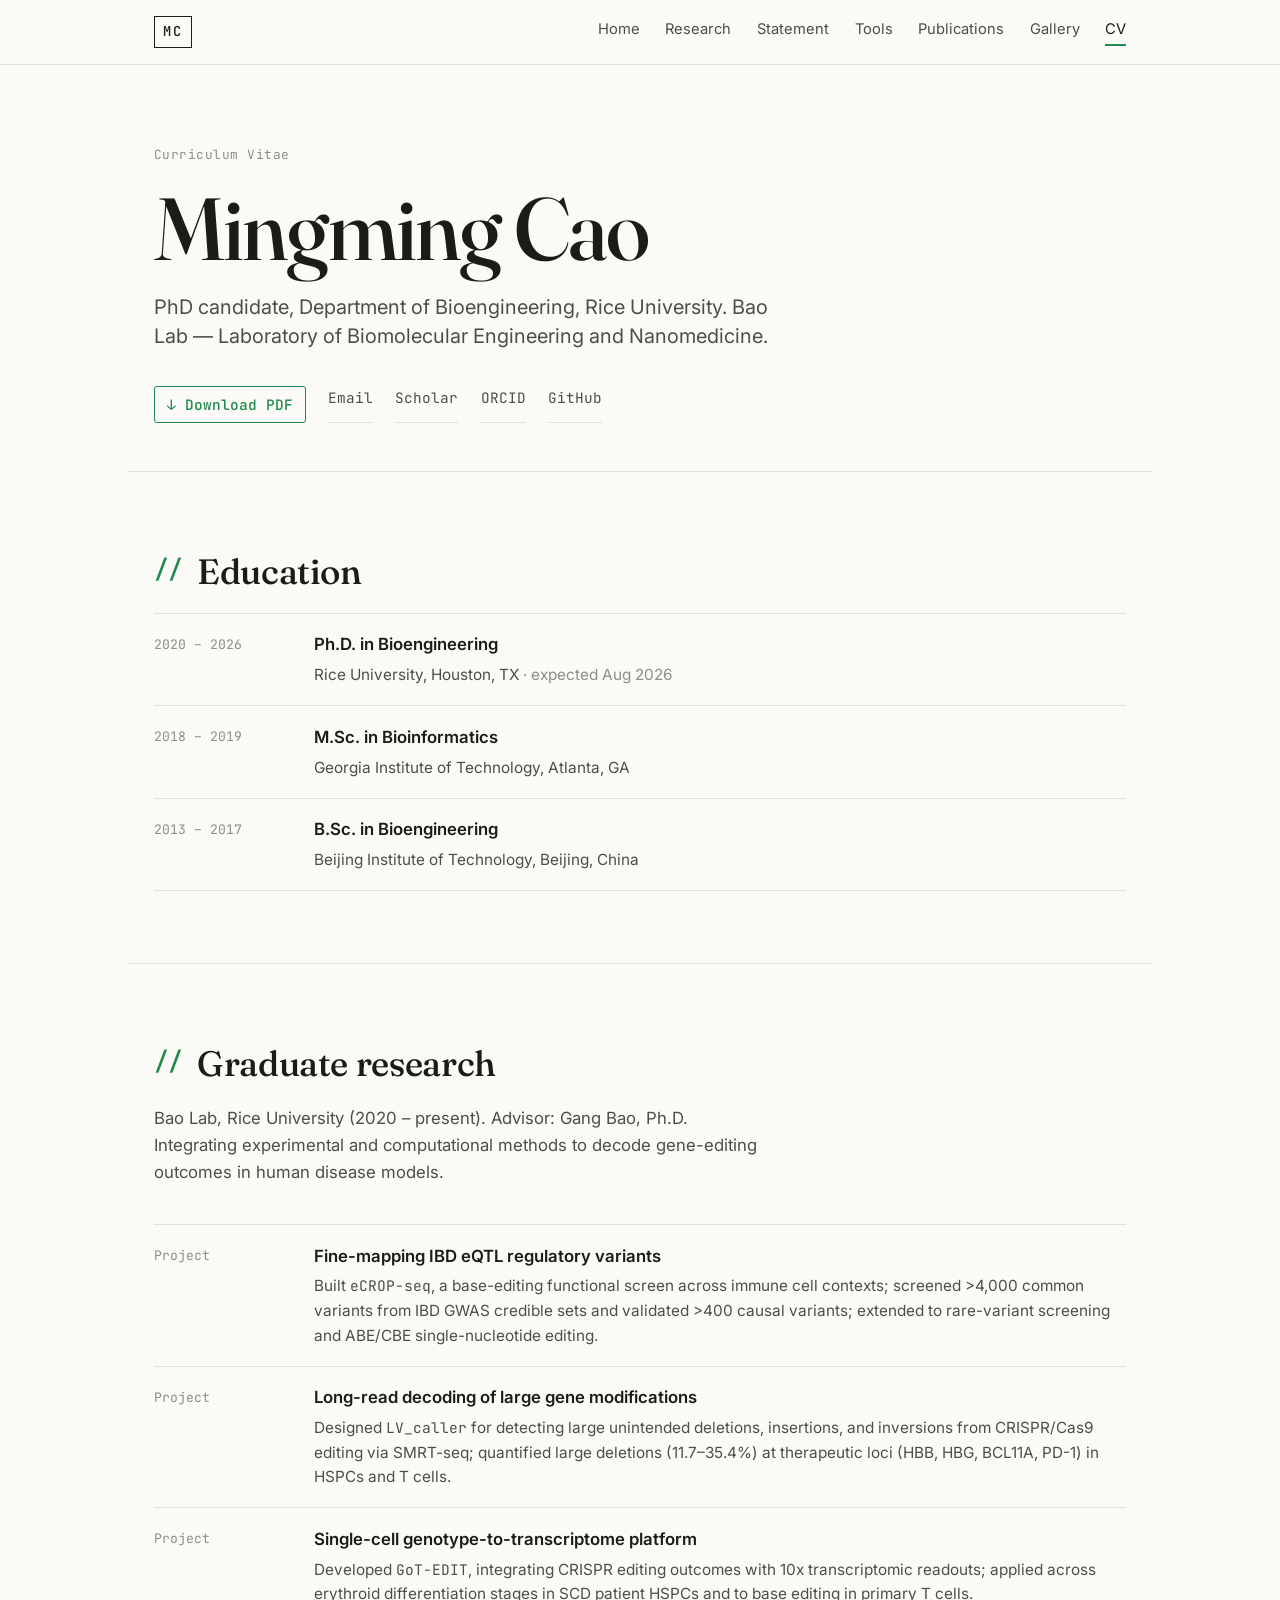
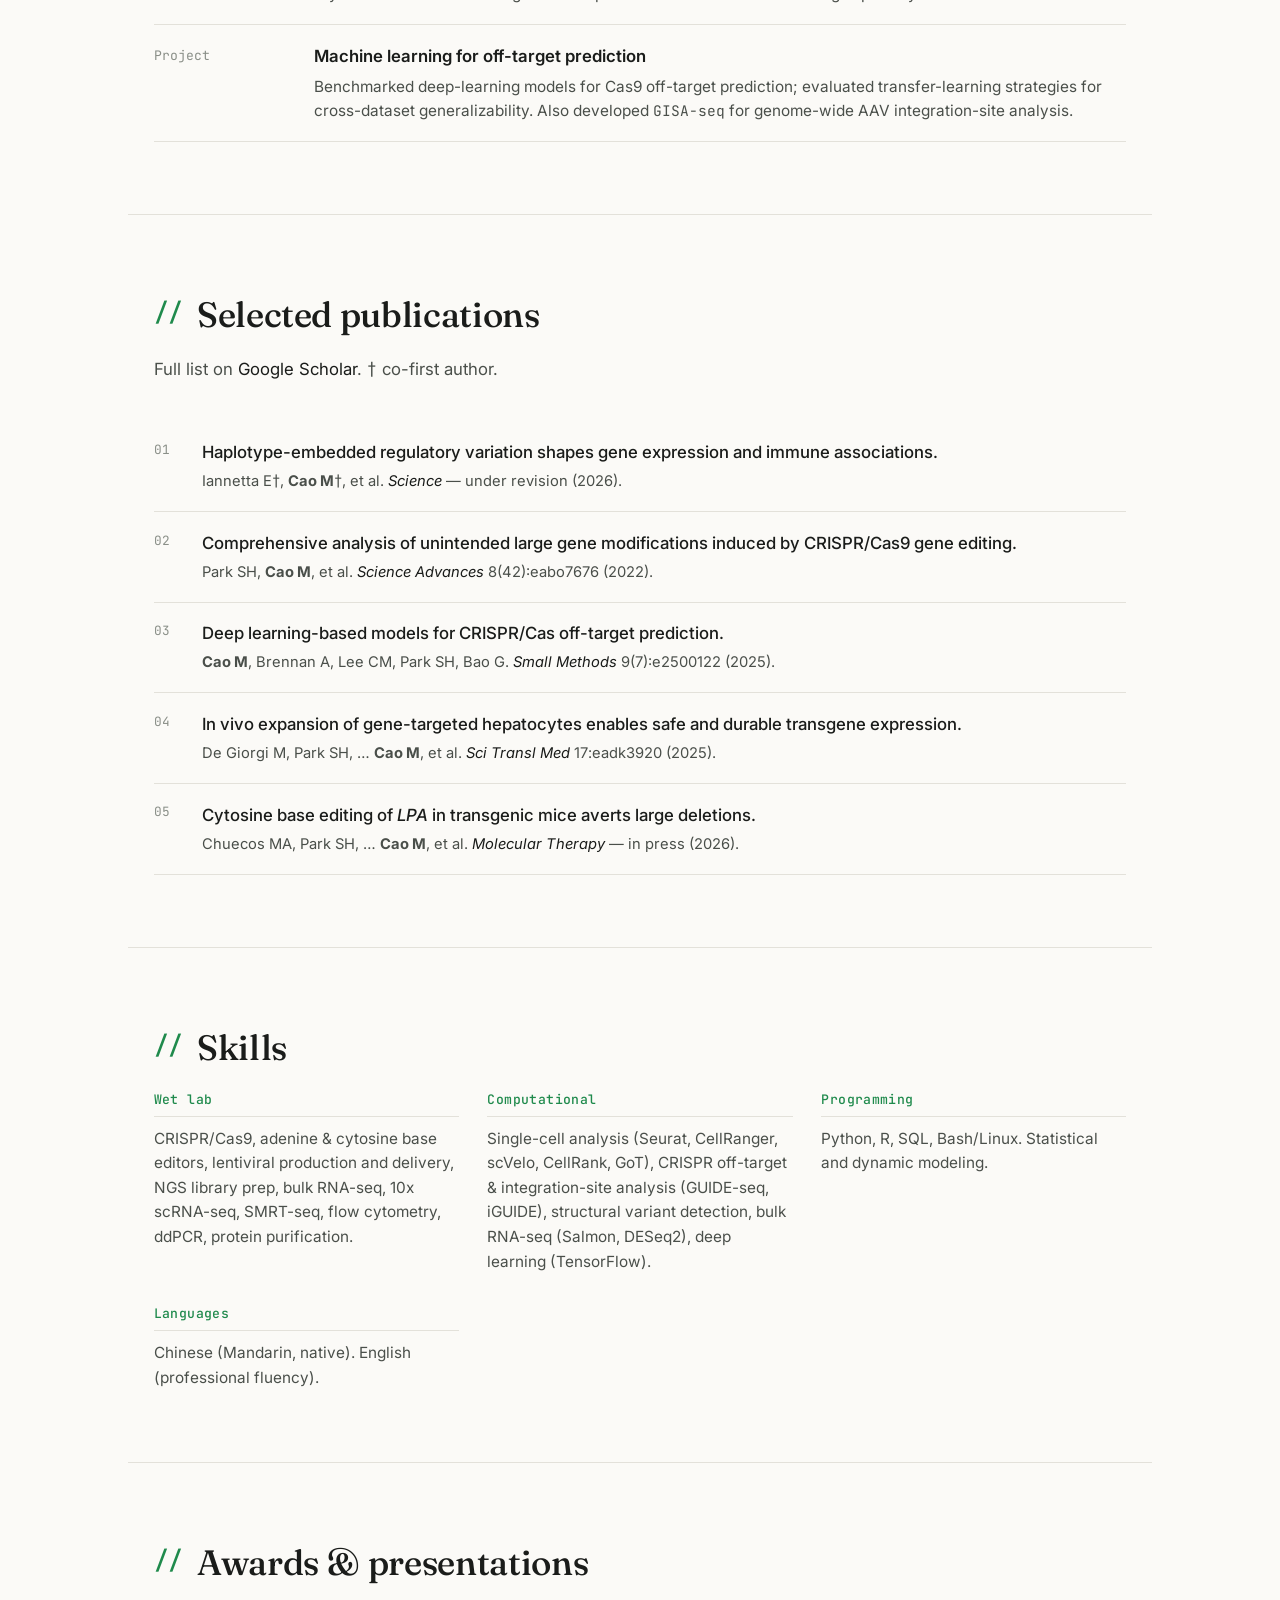
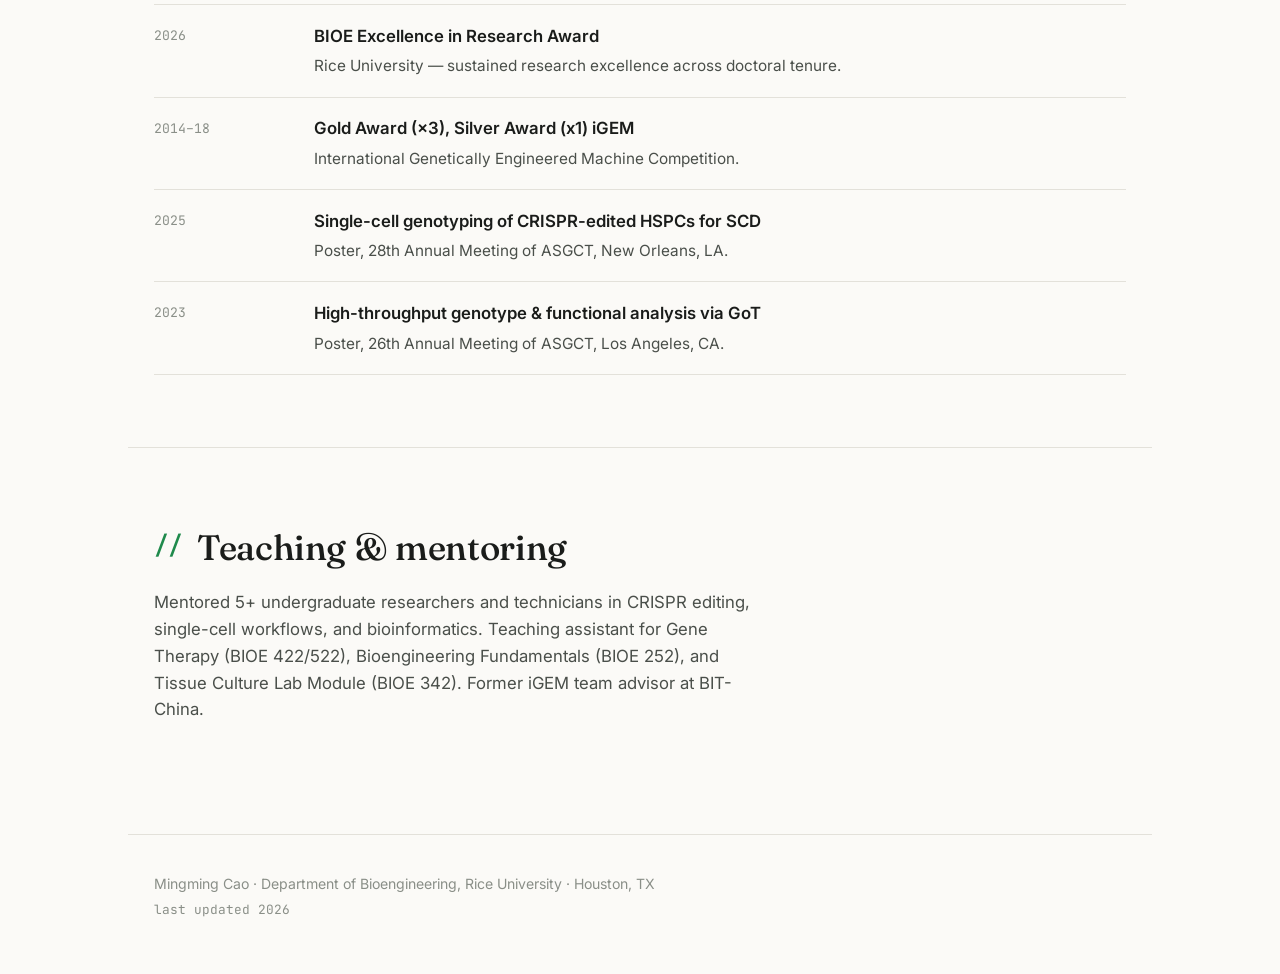
==== cv.html @ 02a49ae8 "Update cv.html" ====
<!DOCTYPE html>
<html lang="en">
<head>
<meta charset="UTF-8">
<meta name="viewport" content="width=device-width, initial-scale=1.0">
<title>Mingming Cao — CV</title>
<meta name="description" content="Curriculum vitae of Mingming Cao — PhD candidate in Bioengineering at Rice University.">
<link rel="preconnect" href="https://fonts.googleapis.com">
<link rel="preconnect" href="https://fonts.gstatic.com" crossorigin>
<link href="https://fonts.googleapis.com/css2?family=Fraunces:opsz,wght@9..144,400;9..144,500;9..144,600&family=Inter:wght@400;500;600&family=JetBrains+Mono:wght@400;500&display=swap" rel="stylesheet">
<link rel="stylesheet" href="style.css">
</head>
<body>

<a class="skip" href="#main">Skip to content</a>

<header class="topbar">
  <div class="wrap topbar-inner">
    <a class="brand" href="index.html">MC</a>
    <nav aria-label="Primary">
      <a href="index.html">Home</a>
      <a href="index.html#research">Research</a>
      <a href="index.html#statement">Statement</a>
      <a href="index.html#tools">Tools</a>
      <a href="index.html#publications">Publications</a>
      <a href="index.html#gallery">Gallery</a>
      <a href="cv.html" aria-current="page">CV</a>
    </nav>
  </div>
</header>

<main id="main">

  <!-- CV HEADER -->
  <section class="hero wrap cv-hero">
    <p class="eyebrow">Curriculum Vitae</p>
    <h1>Mingming&nbsp;Cao</h1>
    <p class="lede cv-lede">
      PhD candidate, Department of Bioengineering, Rice University.
      Bao Lab — Laboratory of Biomolecular Engineering and Nanomedicine.
    </p>
    <div class="links">
      <a class="cv-download" href="cv.pdf" download>↓ Download PDF</a>
      <a href="mailto:mingming.cao@rice.edu">Email</a>
      <a href="https://scholar.google.com/citations?user=qK7CEgsAAAAJ&hl=en" target="_blank" rel="noopener">Scholar</a>
      <a href="https://orcid.org/0000-0002-4234-1175" target="_blank" rel="noopener">ORCID</a>
      <a href="https://github.com/mcao0404" target="_blank" rel="noopener">GitHub</a>
    </div>
  </section>

  <!-- EDUCATION -->
  <section class="block wrap">
    <h2 class="section-head"><span class="tick">//</span> Education</h2>
    <div class="cv-rows">
      <div class="cv-row">
        <div class="cv-when mono">2020 – 2026</div>
        <div class="cv-what">
          <p class="cv-line1">Ph.D. in Bioengineering</p>
          <p class="cv-line2">Rice University, Houston, TX <span class="cv-note">· expected Aug 2026</span></p>
        </div>
      </div>
      <div class="cv-row">
        <div class="cv-when mono">2018 – 2019</div>
        <div class="cv-what">
          <p class="cv-line1">M.Sc. in Bioinformatics</p>
          <p class="cv-line2">Georgia Institute of Technology, Atlanta, GA</p>
        </div>
      </div>
      <div class="cv-row">
        <div class="cv-when mono">2013 – 2017</div>
        <div class="cv-what">
          <p class="cv-line1">B.Sc. in Bioengineering</p>
          <p class="cv-line2">Beijing Institute of Technology, Beijing, China</p>
        </div>
      </div>
    </div>
  </section>

  <!-- RESEARCH -->
  <section class="block wrap">
    <h2 class="section-head"><span class="tick">//</span> Graduate research</h2>
    <p class="section-intro">
      Bao Lab, Rice University (2020 – present). Advisor: Gang Bao, Ph.D.
      Integrating experimental and computational methods to decode gene-editing
      outcomes in human disease models.
    </p>
    <div class="cv-rows">
      <div class="cv-row">
        <div class="cv-when mono">Project</div>
        <div class="cv-what">
          <p class="cv-line1">Fine-mapping IBD eQTL regulatory variants</p>
          <p class="cv-line2">
            Built <span class="mono">eCROP-seq</span>, a base-editing functional
            screen across immune cell contexts; screened &gt;4,000 common variants
            from IBD GWAS credible sets and validated &gt;400 causal variants;
            extended to rare-variant screening and ABE/CBE single-nucleotide editing.
          </p>
        </div>
      </div>
      <div class="cv-row">
        <div class="cv-when mono">Project</div>
        <div class="cv-what">
          <p class="cv-line1">Long-read decoding of large gene modifications</p>
          <p class="cv-line2">
            Designed <span class="mono">LV_caller</span> for detecting large
            unintended deletions, insertions, and inversions from CRISPR/Cas9
            editing via SMRT-seq; quantified large deletions (11.7–35.4%) at
            therapeutic loci (HBB, HBG, BCL11A, PD-1) in HSPCs and T cells.
          </p>
        </div>
      </div>
      <div class="cv-row">
        <div class="cv-when mono">Project</div>
        <div class="cv-what">
          <p class="cv-line1">Single-cell genotype-to-transcriptome platform</p>
          <p class="cv-line2">
            Developed <span class="mono">GoT-EDIT</span>, integrating CRISPR
            editing outcomes with 10x transcriptomic readouts; applied across
            erythroid differentiation stages in SCD patient HSPCs and to base
            editing in primary T cells.
          </p>
        </div>
      </div>
      <div class="cv-row">
        <div class="cv-when mono">Project</div>
        <div class="cv-what">
          <p class="cv-line1">Machine learning for off-target prediction</p>
          <p class="cv-line2">
            Benchmarked deep-learning models for Cas9 off-target prediction;
            evaluated transfer-learning strategies for cross-dataset
            generalizability. Also developed <span class="mono">GISA-seq</span>
            for genome-wide AAV integration-site analysis.
          </p>
        </div>
      </div>
    </div>
  </section>

  <!-- PUBLICATIONS -->
  <section class="block wrap">
    <h2 class="section-head"><span class="tick">//</span> Selected publications</h2>
    <p class="section-intro">
      Full list on <a href="https://scholar.google.com/citations?user=qK7CEgsAAAAJ&hl=en" target="_blank" rel="noopener">Google Scholar</a>.
      <span class="mono">†</span> co-first author.
    </p>
    <ol class="pubs">
      <li>
        <p class="pub-title">Haplotype-embedded regulatory variation shapes gene expression and immune associations.</p>
        <p class="pub-meta">Iannetta E<span class="mono">†</span>, <strong>Cao M</strong><span class="mono">†</span>, et al. <span class="venue">Science</span> — under revision (2026).</p>
      </li>
      <li>
        <p class="pub-title">Comprehensive analysis of unintended large gene modifications induced by CRISPR/Cas9 gene editing.</p>
        <p class="pub-meta">Park SH, <strong>Cao M</strong>, et al. <span class="venue">Science Advances</span> 8(42):eabo7676 (2022).</p>
      </li>
      <li>
        <p class="pub-title">Deep learning-based models for CRISPR/Cas off-target prediction.</p>
        <p class="pub-meta"><strong>Cao M</strong>, Brennan A, Lee CM, Park SH, Bao G. <span class="venue">Small Methods</span> 9(7):e2500122 (2025).</p>
      </li>
      <li>
        <p class="pub-title">In vivo expansion of gene-targeted hepatocytes enables safe and durable transgene expression.</p>
        <p class="pub-meta">De Giorgi M, Park SH, … <strong>Cao M</strong>, et al. <span class="venue">Sci Transl Med</span> 17:eadk3920 (2025).</p>
      </li>
      <li>
        <p class="pub-title">Cytosine base editing of <em>LPA</em> in transgenic mice averts large deletions.</p>
        <p class="pub-meta">Chuecos MA, Park SH, … <strong>Cao M</strong>, et al. <span class="venue">Molecular Therapy</span> — in press (2026).</p>
      </li>
    </ol>
  </section>

  <!-- SKILLS -->
  <section class="block wrap">
    <h2 class="section-head"><span class="tick">//</span> Skills</h2>
    <div class="cv-skills">
      <div class="skill-group">
        <h3>Wet lab</h3>
        <p>CRISPR/Cas9, adenine &amp; cytosine base editors, lentiviral production
        and delivery, NGS library prep, bulk RNA-seq, 10x scRNA-seq, SMRT-seq,
        flow cytometry, ddPCR, protein purification.</p>
      </div>
      <div class="skill-group">
        <h3>Computational</h3>
        <p>Single-cell analysis (Seurat, CellRanger, scVelo, CellRank, GoT),
        CRISPR off-target &amp; integration-site analysis (GUIDE-seq, iGUIDE),
        structural variant detection, bulk RNA-seq (Salmon, DESeq2),
        deep learning (TensorFlow).</p>
      </div>
      <div class="skill-group">
        <h3>Programming</h3>
        <p>Python, R, SQL, Bash/Linux. Statistical and dynamic modeling.</p>
      </div>
      <div class="skill-group">
        <h3>Languages</h3>
        <p>Chinese (Mandarin, native). English (professional fluency).</p>
      </div>
    </div>
  </section>

  <!-- AWARDS + PRESENTATIONS -->
  <section class="block wrap">
    <h2 class="section-head"><span class="tick">//</span> Awards &amp; presentations</h2>
    <div class="cv-rows">
      <div class="cv-row">
        <div class="cv-when mono">2026</div>
        <div class="cv-what">
          <p class="cv-line1">BIOE Excellence in Research Award</p>
          <p class="cv-line2">Rice University — sustained research excellence across doctoral tenure.</p>
        </div>
      </div>
      <div class="cv-row">
        <div class="cv-when mono">2014–18</div>
        <div class="cv-what">
          <p class="cv-line1">Gold Award (×3), Silver Award (x1) iGEM</p>
          <p class="cv-line2">International Genetically Engineered Machine Competition.</p>
        </div>
      </div>
      <div class="cv-row">
        <div class="cv-when mono">2025</div>
        <div class="cv-what">
          <p class="cv-line1">Single-cell genotyping of CRISPR-edited HSPCs for SCD</p>
          <p class="cv-line2">Poster, 28th Annual Meeting of ASGCT, New Orleans, LA.</p>
        </div>
      </div>
      <div class="cv-row">
        <div class="cv-when mono">2023</div>
        <div class="cv-what">
          <p class="cv-line1">High-throughput genotype &amp; functional analysis via GoT</p>
          <p class="cv-line2">Poster, 26th Annual Meeting of ASGCT, Los Angeles, CA.</p>
        </div>
      </div>
    </div>
  </section>

  <!-- TEACHING -->
  <section class="block wrap">
    <h2 class="section-head"><span class="tick">//</span> Teaching &amp; mentoring</h2>
    <p class="section-intro">
      Mentored 5+ undergraduate researchers and technicians in CRISPR editing,
      single-cell workflows, and bioinformatics. Teaching assistant for Gene Therapy
      (BIOE 422/522), Bioengineering Fundamentals (BIOE 252), and Tissue Culture
      Lab Module (BIOE 342). Former iGEM team advisor at BIT-China.
    </p>
  </section>

</main>

<footer class="wrap">
  <p>Mingming Cao · Department of Bioengineering, Rice University · Houston, TX</p>
  <p class="footer-sub mono">last updated 2026</p>
</footer>

</body>
</html>
---- style.css ----
/* =========================================================
   Mingming Cao — personal site
   Aesthetic: quiet instrument panel. Near-monochrome paper,
   a single signal-green accent (sequencing readout), mono
   utility face for tool names and labels.
   ========================================================= */

:root {
  --paper:      #fbfaf7;
  --ink:        #1a1c1a;
  --ink-soft:   #4a4f4a;
  --ink-faint:  #8a8f88;
  --rule:       #e3e1da;
  --signal:     #1f8a4c;   /* signal green accent */
  --signal-dim: #e7f1ea;

  --display: "Fraunces", Georgia, serif;
  --body:    "Inter", system-ui, sans-serif;
  --mono:    "JetBrains Mono", ui-monospace, monospace;

  --measure: 64rem;
}

* { box-sizing: border-box; }

html { scroll-behavior: smooth; }

@media (prefers-reduced-motion: reduce) {
  html { scroll-behavior: auto; }
  * { animation: none !important; transition: none !important; }
}

body {
  margin: 0;
  background: var(--paper);
  color: var(--ink);
  font-family: var(--body);
  font-size: 1.05rem;
  line-height: 1.6;
  -webkit-font-smoothing: antialiased;
}

.wrap {
  width: 100%;
  max-width: var(--measure);
  margin-inline: auto;
  padding-inline: 1.6rem;
}

a { color: var(--ink); text-decoration: none; }

.skip {
  position: absolute;
  left: -9999px;
}
.skip:focus {
  left: 1rem; top: 1rem;
  background: var(--ink); color: var(--paper);
  padding: .6rem 1rem; z-index: 100; border-radius: 4px;
}

/* ---------- top bar ---------- */
.topbar {
  border-bottom: 1px solid var(--rule);
  position: sticky; top: 0;
  background: color-mix(in srgb, var(--paper) 88%, transparent);
  backdrop-filter: blur(8px);
  z-index: 10;
}
.topbar-inner {
  display: flex; align-items: center; justify-content: space-between;
  height: 64px;
}
.brand {
  font-family: var(--mono);
  font-weight: 500;
  letter-spacing: .15em;
  border: 1px solid var(--ink);
  padding: .25rem .5rem;
  font-size: .85rem;
}
.topbar nav {
  display: flex; gap: 1.6rem;
  font-size: .92rem;
}
.topbar nav a {
  color: var(--ink-soft);
  padding-bottom: 2px;
  border-bottom: 2px solid transparent;
  transition: color .15s, border-color .15s;
}
.topbar nav a:hover { color: var(--ink); }
.topbar nav a[aria-current="page"] {
  color: var(--ink);
  border-bottom-color: var(--signal);
}

/* ---------- hero ---------- */
.hero {
  padding-block: clamp(3.5rem, 9vw, 7rem) clamp(2.5rem, 6vw, 4rem);
}
.eyebrow {
  font-family: var(--mono);
  font-size: .8rem;
  letter-spacing: .04em;
  color: var(--ink-faint);
  margin: 0 0 1.2rem;
}
.hero h1 {
  font-family: var(--display);
  font-weight: 500;
  font-size: clamp(3rem, 9vw, 5.5rem);
  line-height: .98;
  letter-spacing: -.02em;
  margin: 0 0 1.4rem;
}
.lede {
  font-size: clamp(1.15rem, 2.4vw, 1.5rem);
  line-height: 1.45;
  max-width: 38ch;
  color: var(--ink-soft);
  margin: 0 0 2.2rem;
}
.lede em {
  font-style: italic;
  color: var(--ink);
  box-shadow: inset 0 -.45em 0 var(--signal-dim);
}
.links {
  display: flex; flex-wrap: wrap; gap: .5rem 1.4rem;
  font-family: var(--mono);
  font-size: .9rem;
}
.links a {
  color: var(--ink-soft);
  border-bottom: 1px solid var(--rule);
  padding-bottom: 2px;
  transition: color .15s, border-color .15s;
}
.links a:hover { color: var(--signal); border-bottom-color: var(--signal); }

/* ---------- hero with portrait ---------- */
.hero-grid {
  display: grid;
  grid-template-columns: 1fr minmax(240px, 320px);
  gap: clamp(2rem, 5vw, 4rem);
  align-items: center;
}
.hero-text { min-width: 0; }
.hero-photo {
  margin: 0;
  justify-self: end;
}
.hero-photo img {
  width: 100%;
  max-width: 320px;
  aspect-ratio: 4 / 5;
  object-fit: cover;
  border-radius: 4px;
  display: block;
  filter: grayscale(12%);
}
@media (max-width: 720px) {
  .hero-grid { grid-template-columns: 1fr; }
  .hero-photo { justify-self: start; order: -1; }
  .hero-photo img { max-width: 200px; aspect-ratio: 1 / 1; }
}

/* ---------- photo gallery ---------- */
.gallery-grid {
  display: grid;
  grid-template-columns: repeat(auto-fill, minmax(220px, 1fr));
  gap: 1rem;
}
.gallery-item {
  margin: 0;
}
.gallery-item img {
  width: 100%;
  aspect-ratio: 3 / 2;
  object-fit: cover;
  border-radius: 3px;
  display: block;
  background: var(--signal-dim);
  transition: filter .2s ease, transform .2s ease;
}
.gallery-item img:hover {
  filter: brightness(1.04);
  transform: translateY(-2px);
}
.gallery-item figcaption {
  font-family: var(--mono);
  font-size: .76rem;
  color: var(--ink-faint);
  margin-top: .5rem;
}

/* ---------- section scaffolding ---------- */
.block {
  padding-block: clamp(2.5rem, 6vw, 4.5rem);
  border-top: 1px solid var(--rule);
}
.section-head {
  font-family: var(--display);
  font-weight: 500;
  font-size: clamp(1.6rem, 3.5vw, 2.2rem);
  letter-spacing: -.01em;
  margin: 0 0 .8rem;
}
.tick {
  font-family: var(--mono);
  color: var(--signal);
  font-size: .7em;
  vertical-align: .25em;
  margin-right: .4rem;
}
.section-intro {
  color: var(--ink-soft);
  max-width: 56ch;
  margin: 0 0 2.4rem;
}

/* ---------- research threads ---------- */
.threads {
  display: grid;
  grid-template-columns: repeat(auto-fit, minmax(15rem, 1fr));
  gap: 1.6rem;
}
.thread {
  border-top: 2px solid var(--ink);
  padding-top: 1rem;
}
.thread h3 {
  font-size: 1.1rem;
  font-weight: 600;
  margin: 0 0 .6rem;
}
.thread p { margin: 0; color: var(--ink-soft); font-size: .98rem; }

/* ---------- tools ---------- */
.tools-list { list-style: none; margin: 0; padding: 0; }
.tools-list li {
  display: grid;
  grid-template-columns: 12rem 1fr;
  gap: .4rem 2rem;
  padding: 1.3rem 0;
  border-bottom: 1px solid var(--rule);
}
.tools-list li:first-child { border-top: 1px solid var(--rule); }
.tool-name {
  font-size: 1.02rem;
  font-weight: 500;
  color: var(--signal);
  align-self: start;
}
.tool-desc { color: var(--ink-soft); font-size: .98rem; }
.tool-tag {
  grid-column: 2;
  font-family: var(--mono);
  font-size: .76rem;
  color: var(--ink-faint);
  letter-spacing: .02em;
}

/* ---------- publications ---------- */
.pubs {
  margin: 0; padding: 0;
  list-style: none;
  counter-reset: pub;
}
.pubs li {
  counter-increment: pub;
  position: relative;
  padding: 1.1rem 0 1.1rem 3rem;
  border-bottom: 1px solid var(--rule);
}
.pubs li::before {
  content: counter(pub, decimal-leading-zero);
  position: absolute; left: 0; top: 1.15rem;
  font-family: var(--mono);
  font-size: .8rem;
  color: var(--ink-faint);
}
.pub-title { margin: 0 0 .25rem; font-weight: 500; }
.pub-meta { margin: 0; color: var(--ink-soft); font-size: .92rem; }
.venue { font-style: italic; color: var(--ink); }

/* ---------- foldable full publication list ---------- */
.pub-fold {
  margin-top: 1.6rem;
}
.pub-fold summary {
  display: inline-flex;
  align-items: center;
  gap: .55rem;
  cursor: pointer;
  font-family: var(--mono);
  font-size: .85rem;
  color: var(--signal);
  padding: .5rem 0;
  list-style: none;
  user-select: none;
  width: fit-content;
}
.pub-fold summary::-webkit-details-marker { display: none; }
.pub-fold summary:hover { color: var(--ink); }
.fold-hide { display: none; }
.pub-fold[open] .fold-show { display: none; }
.pub-fold[open] .fold-hide { display: inline; }
.fold-icon {
  width: .62rem; height: .62rem;
  border-right: 1.5px solid currentColor;
  border-bottom: 1.5px solid currentColor;
  transform: rotate(45deg);
  transition: transform .2s ease;
  margin-top: -.25rem;
}
.pub-fold[open] .fold-icon { transform: rotate(-135deg); margin-top: .15rem; }

.pub-full {
  margin-top: .8rem;
  border-left: 2px solid var(--signal-dim);
  padding-left: 1.4rem;
  animation: fold-in .25s ease;
}
@keyframes fold-in {
  from { opacity: 0; transform: translateY(-4px); }
  to   { opacity: 1; transform: translateY(0); }
}
.pub-cat {
  font-size: .78rem;
  font-weight: 500;
  letter-spacing: .04em;
  color: var(--ink-faint);
  text-transform: uppercase;
  margin: 1.4rem 0 .2rem;
}
.pub-cat:first-child { margin-top: 0; }
.pubs-full { counter-reset: none; }
.pubs-full li { padding-left: 0; }
.pubs-full li::before { content: none; }

/* ---------- research statement ---------- */
.statement-lead {
  font-size: clamp(1.1rem, 2.2vw, 1.35rem);
  line-height: 1.5;
  color: var(--ink-soft);
  max-width: 54ch;
  margin: 0 0 1.6rem;
}
.statement-fold { margin-top: 0; }
.statement-body { animation: fold-in .25s ease; }
.stmt-item { padding: 1.4rem 0; border-bottom: 1px solid var(--rule); }
.stmt-item:first-child { padding-top: .4rem; }
.stmt-item:last-child { border-bottom: none; padding-bottom: .4rem; }
.stmt-head {
  font-size: 1.08rem;
  font-weight: 600;
  margin: 0 0 .6rem;
}
.stmt-item p {
  margin: 0;
  color: var(--ink-soft);
  max-width: 68ch;
}
.stmt-item .mono { color: var(--signal); }

/* ---------- utility ---------- */
.mono { font-family: var(--mono); font-size: .95em; }

/* ---------- footer ---------- */
footer {
  border-top: 1px solid var(--rule);
  padding-block: 2.4rem 3rem;
  color: var(--ink-faint);
  font-size: .88rem;
}
footer p { margin: 0 0 .3rem; }
.footer-sub { font-size: .8rem; }

/* ---------- responsive ---------- */
@media (max-width: 640px) {
  .topbar nav { gap: 1rem; font-size: .82rem; }
  .topbar nav a:nth-child(2), /* Research */
  .topbar nav a:nth-child(4) { display: none; } /* Tools — both reachable by scroll */
  .tools-list li { grid-template-columns: 1fr; gap: .35rem; }
  .tool-tag { grid-column: 1; }
}

/* keyboard focus visibility */
a:focus-visible {
  outline: 2px solid var(--signal);
  outline-offset: 3px;
  border-radius: 2px;
}

/* =========================================================
   CV page
   ========================================================= */
.cv-hero { padding-block: clamp(3rem, 7vw, 5rem) clamp(2rem, 5vw, 3rem); }
.cv-lede { max-width: 48ch; font-size: clamp(1.05rem, 2vw, 1.25rem); }

.cv-download {
  color: var(--signal) !important;
  border: 1px solid var(--signal) !important;
  border-radius: 3px;
  padding: .35rem .75rem !important;
  font-weight: 500;
  transition: background .15s, color .15s;
}
.cv-download:hover {
  background: var(--signal);
  color: var(--paper) !important;
}

.cv-rows { display: flex; flex-direction: column; }
.cv-row {
  display: grid;
  grid-template-columns: 8rem 1fr;
  gap: .4rem 2rem;
  padding: 1.1rem 0;
  border-bottom: 1px solid var(--rule);
}
.cv-row:first-child { border-top: 1px solid var(--rule); }
.cv-when {
  font-size: .82rem;
  color: var(--ink-faint);
  padding-top: .15rem;
}
.cv-line1 { margin: 0 0 .3rem; font-weight: 600; }
.cv-line2 { margin: 0; color: var(--ink-soft); font-size: .96rem; }
.cv-note { color: var(--ink-faint); }

.cv-skills {
  display: grid;
  grid-template-columns: repeat(auto-fit, minmax(16rem, 1fr));
  gap: 1.8rem;
}
.skill-group h3 {
  font-family: var(--mono);
  font-size: .82rem;
  font-weight: 500;
  letter-spacing: .03em;
  color: var(--signal);
  margin: 0 0 .6rem;
  padding-bottom: .4rem;
  border-bottom: 1px solid var(--rule);
}
.skill-group p { margin: 0; color: var(--ink-soft); font-size: .96rem; }

@media (max-width: 640px) {
  .cv-row { grid-template-columns: 1fr; gap: .2rem; }
  .cv-when { padding-top: 0; }
}
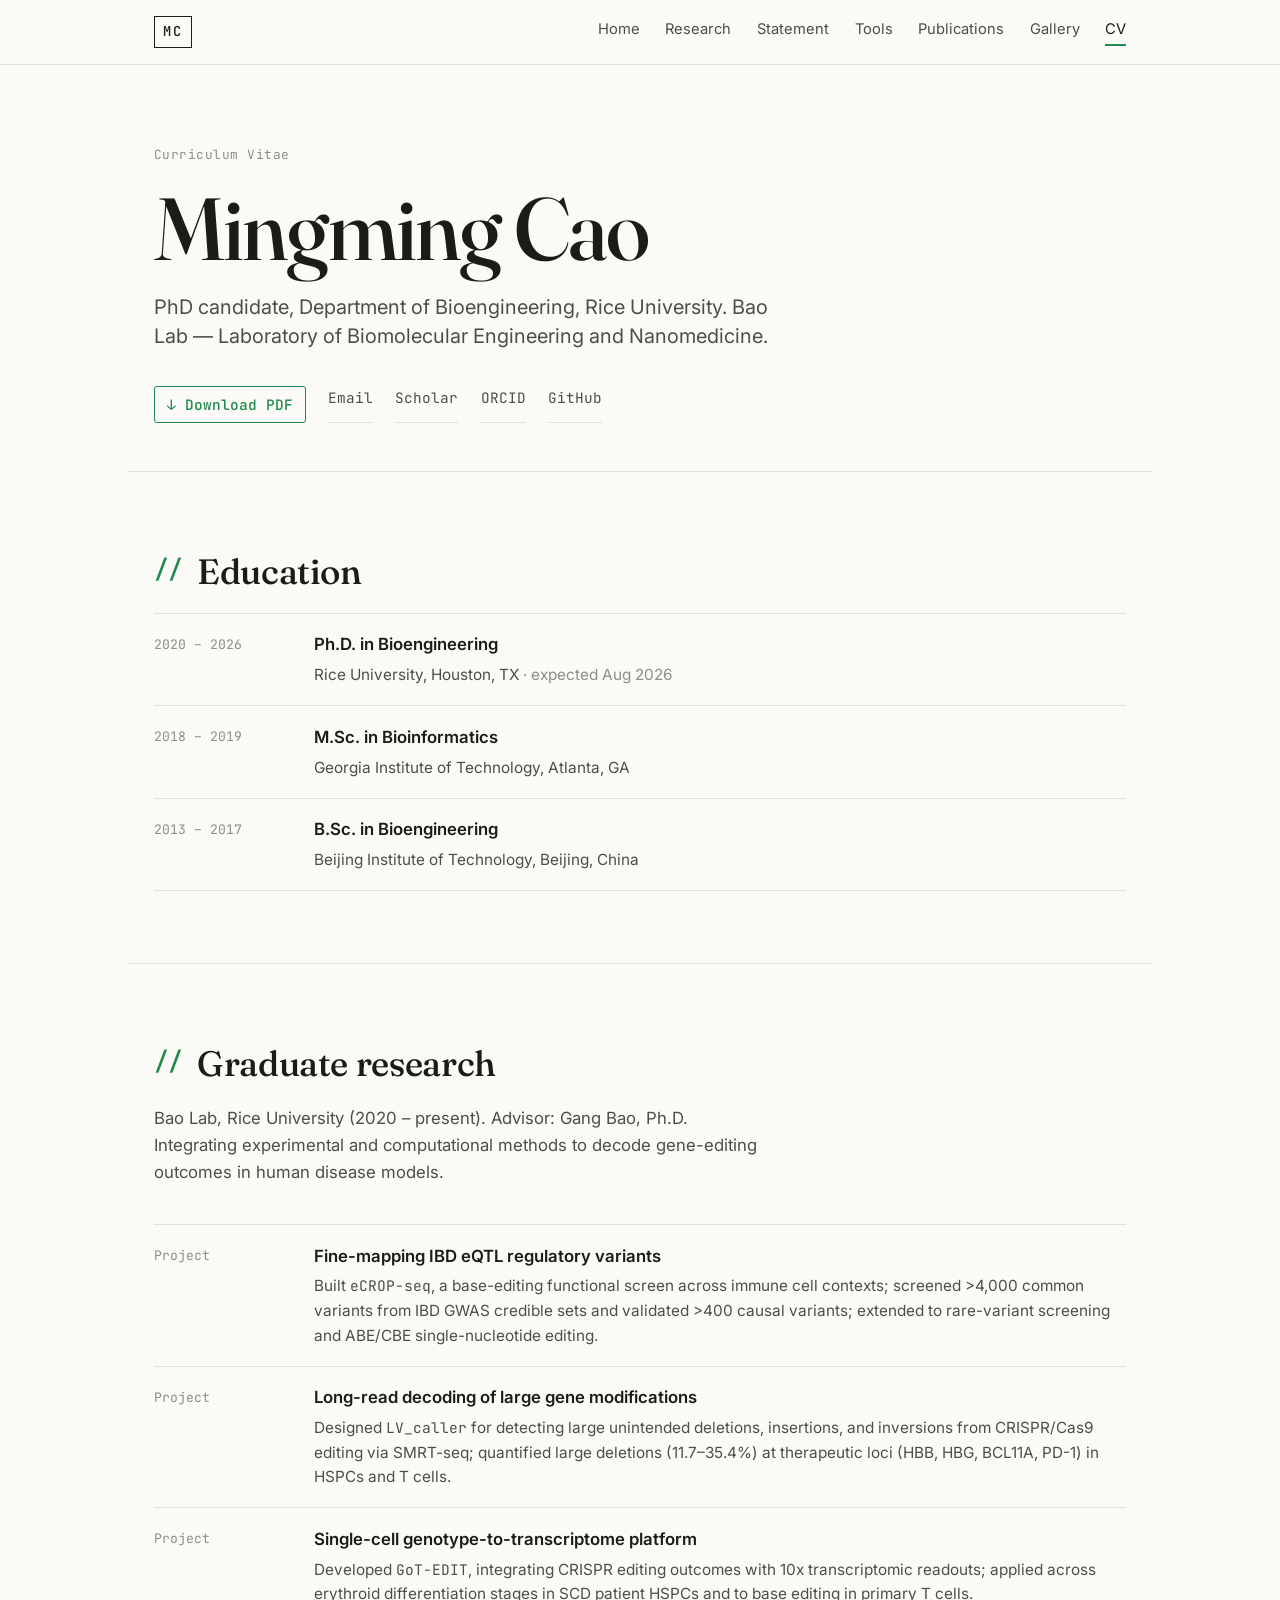
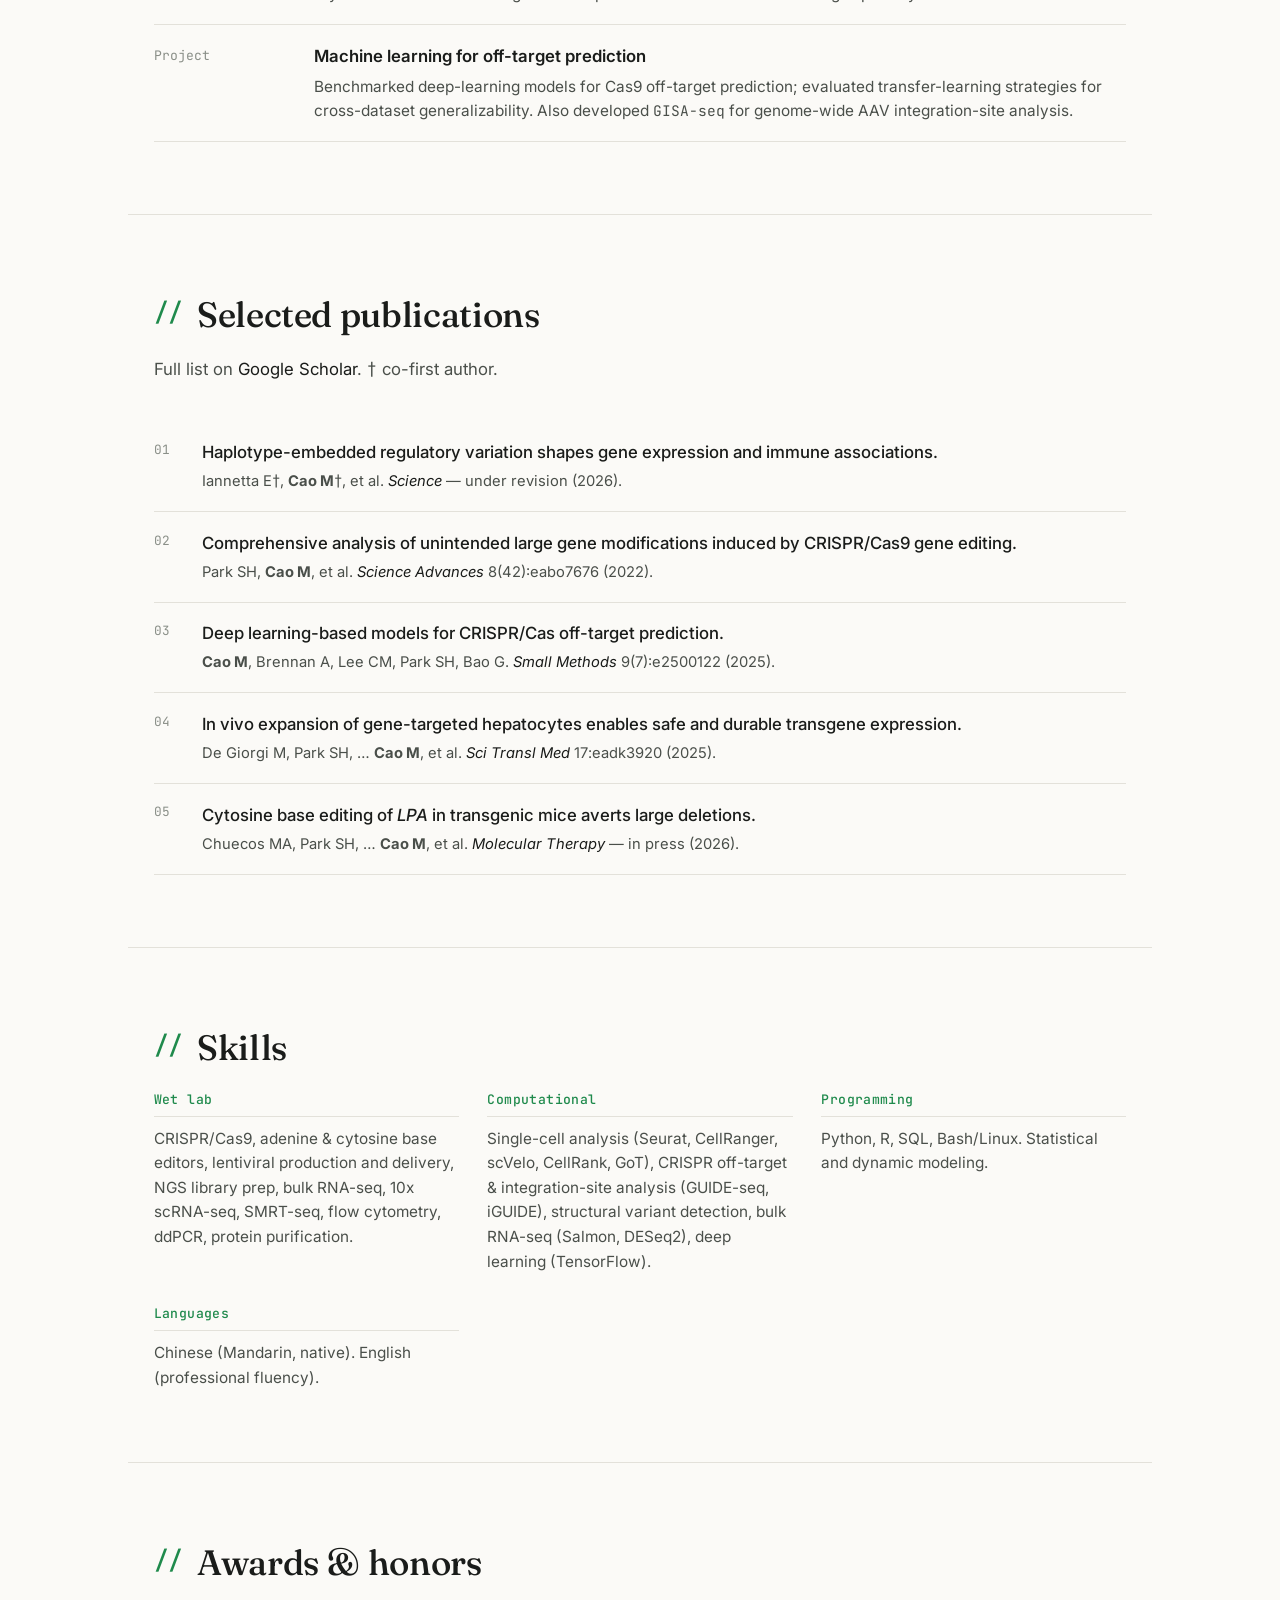
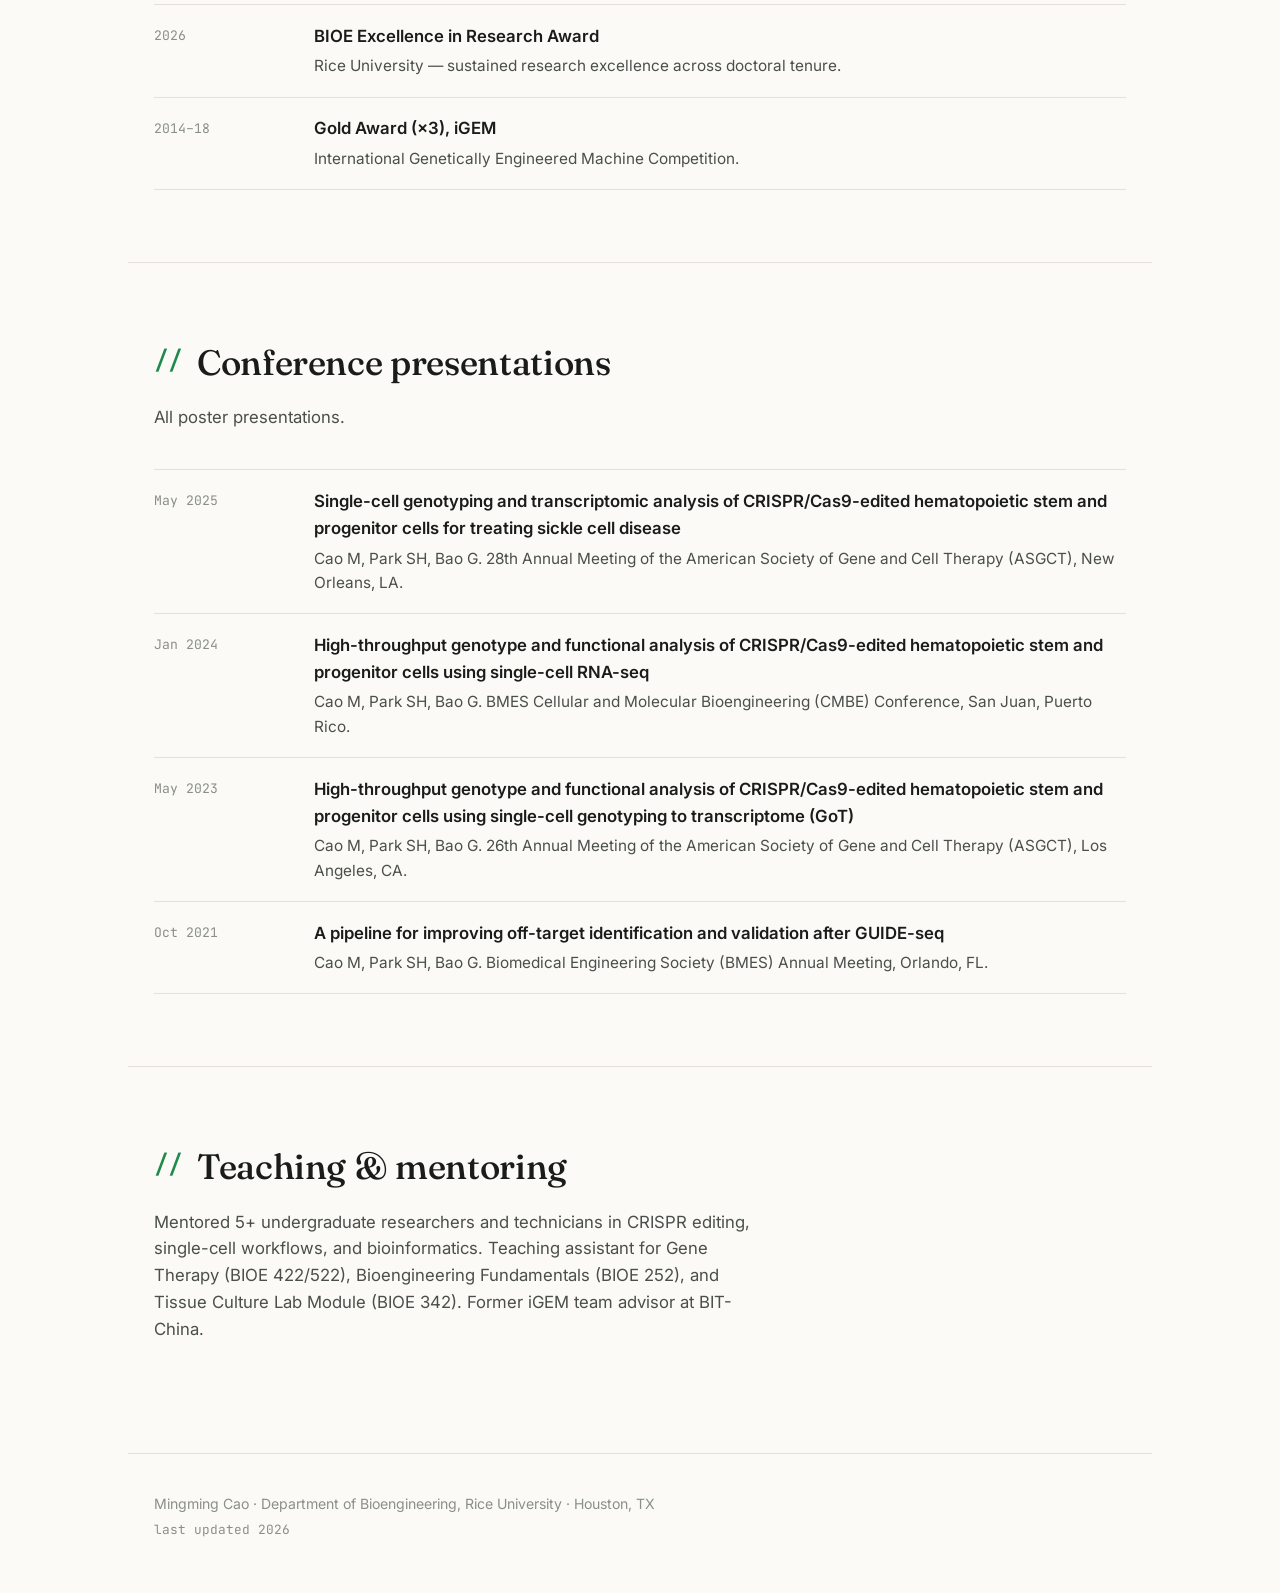
==== commit 168977fd: "Add files via upload" ====
--- a/cv.html
+++ b/cv.html
@@ -195,9 +195,9 @@
     </div>
   </section>
 
-  <!-- AWARDS + PRESENTATIONS -->
-  <section class="block wrap">
-    <h2 class="section-head"><span class="tick">//</span> Awards &amp; presentations</h2>
+  <!-- AWARDS -->
+  <section class="block wrap">
+    <h2 class="section-head"><span class="tick">//</span> Awards &amp; honors</h2>
     <div class="cv-rows">
       <div class="cv-row">
         <div class="cv-when mono">2026</div>
@@ -209,22 +209,44 @@
       <div class="cv-row">
         <div class="cv-when mono">2014–18</div>
         <div class="cv-what">
-          <p class="cv-line1">Gold Award (×3), Silver Award (x1) iGEM</p>
+          <p class="cv-line1">Gold Award (×3), iGEM</p>
           <p class="cv-line2">International Genetically Engineered Machine Competition.</p>
         </div>
       </div>
-      <div class="cv-row">
-        <div class="cv-when mono">2025</div>
-        <div class="cv-what">
-          <p class="cv-line1">Single-cell genotyping of CRISPR-edited HSPCs for SCD</p>
-          <p class="cv-line2">Poster, 28th Annual Meeting of ASGCT, New Orleans, LA.</p>
-        </div>
-      </div>
-      <div class="cv-row">
-        <div class="cv-when mono">2023</div>
-        <div class="cv-what">
-          <p class="cv-line1">High-throughput genotype &amp; functional analysis via GoT</p>
-          <p class="cv-line2">Poster, 26th Annual Meeting of ASGCT, Los Angeles, CA.</p>
+    </div>
+  </section>
+
+  <!-- PRESENTATIONS -->
+  <section class="block wrap">
+    <h2 class="section-head"><span class="tick">//</span> Conference presentations</h2>
+    <p class="section-intro">All poster presentations.</p>
+    <div class="cv-rows">
+      <div class="cv-row">
+        <div class="cv-when mono">May 2025</div>
+        <div class="cv-what">
+          <p class="cv-line1">Single-cell genotyping and transcriptomic analysis of CRISPR/Cas9-edited hematopoietic stem and progenitor cells for treating sickle cell disease</p>
+          <p class="cv-line2">Cao M, Park SH, Bao G. 28th Annual Meeting of the American Society of Gene and Cell Therapy (ASGCT), New Orleans, LA.</p>
+        </div>
+      </div>
+      <div class="cv-row">
+        <div class="cv-when mono">Jan 2024</div>
+        <div class="cv-what">
+          <p class="cv-line1">High-throughput genotype and functional analysis of CRISPR/Cas9-edited hematopoietic stem and progenitor cells using single-cell RNA-seq</p>
+          <p class="cv-line2">Cao M, Park SH, Bao G. BMES Cellular and Molecular Bioengineering (CMBE) Conference, San Juan, Puerto Rico.</p>
+        </div>
+      </div>
+      <div class="cv-row">
+        <div class="cv-when mono">May 2023</div>
+        <div class="cv-what">
+          <p class="cv-line1">High-throughput genotype and functional analysis of CRISPR/Cas9-edited hematopoietic stem and progenitor cells using single-cell genotyping to transcriptome (GoT)</p>
+          <p class="cv-line2">Cao M, Park SH, Bao G. 26th Annual Meeting of the American Society of Gene and Cell Therapy (ASGCT), Los Angeles, CA.</p>
+        </div>
+      </div>
+      <div class="cv-row">
+        <div class="cv-when mono">Oct 2021</div>
+        <div class="cv-what">
+          <p class="cv-line1">A pipeline for improving off-target identification and validation after GUIDE-seq</p>
+          <p class="cv-line2">Cao M, Park SH, Bao G. Biomedical Engineering Society (BMES) Annual Meeting, Orlando, FL.</p>
         </div>
       </div>
     </div>
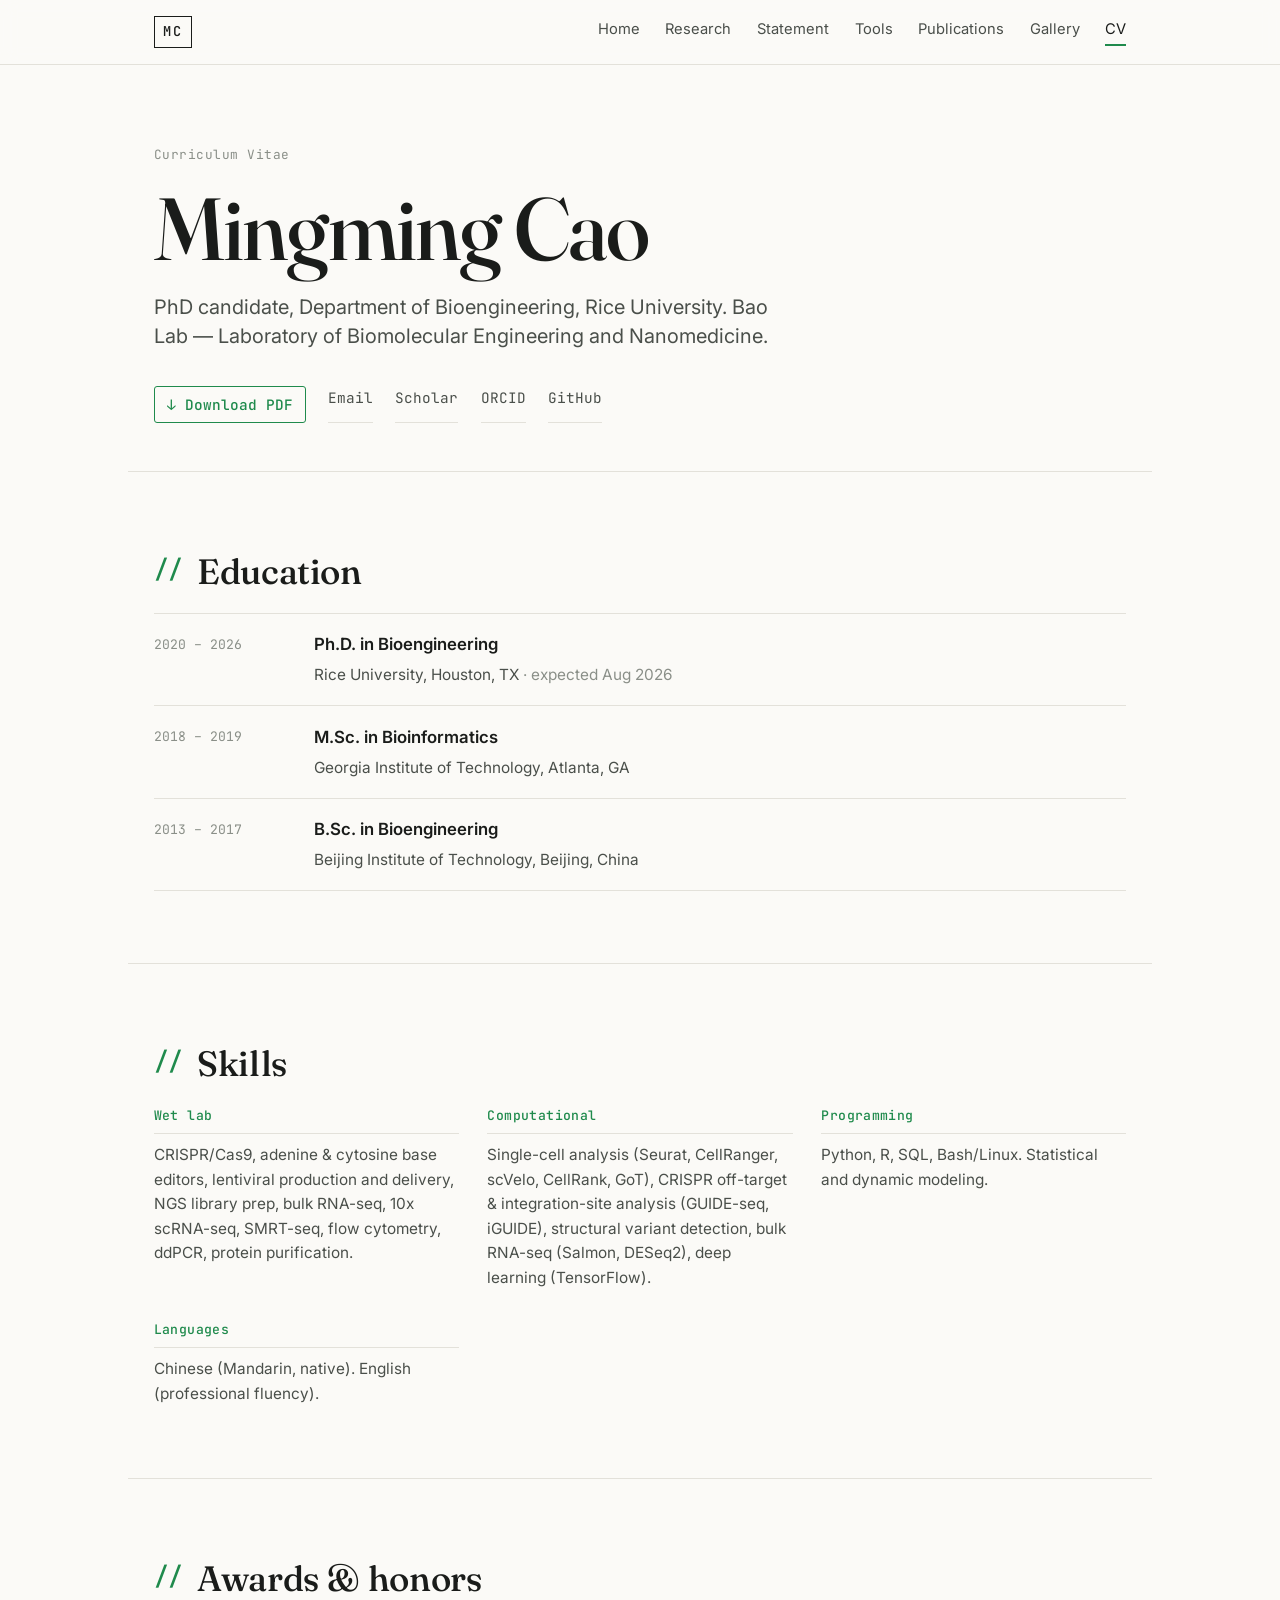
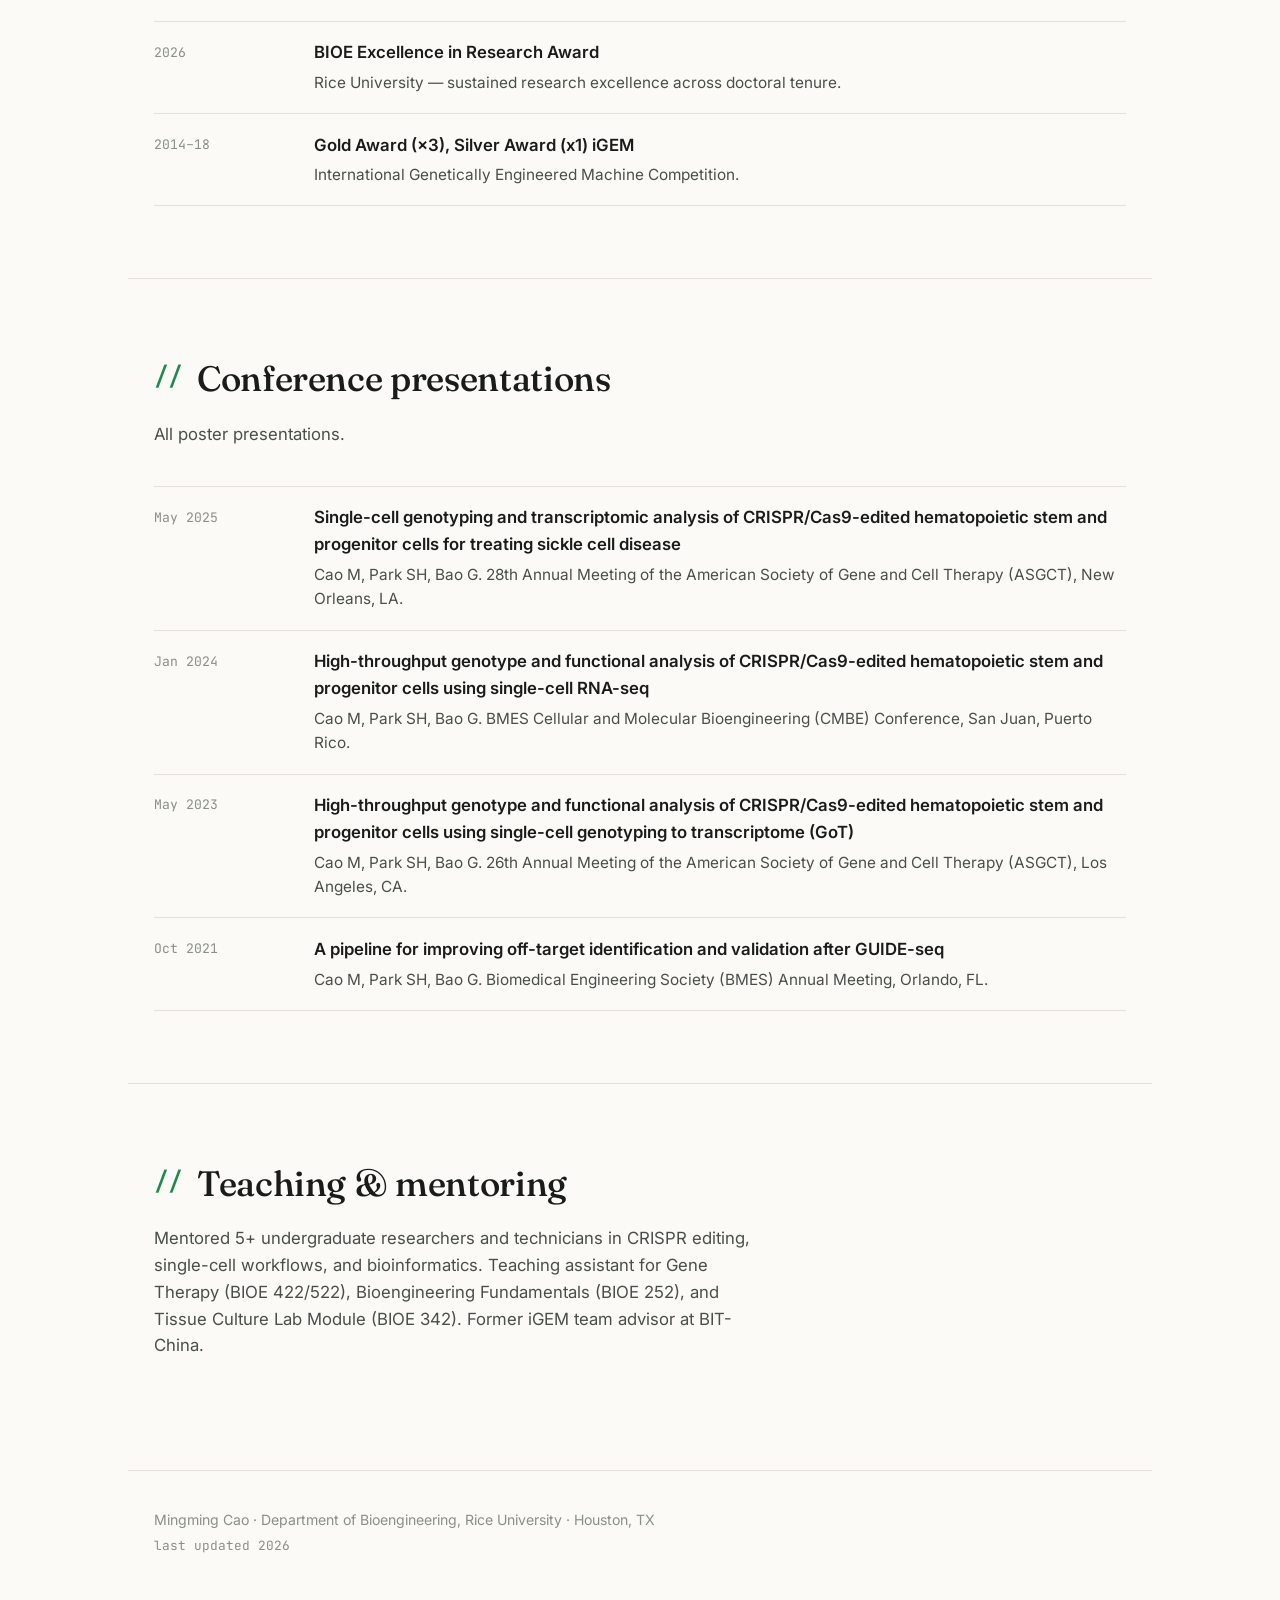
==== commit 7ceddb61: "Delete research and publications sections from cv.html Removed research and publications sections fr" ====
--- a/cv.html
+++ b/cv.html
@@ -76,97 +76,6 @@
     </div>
   </section>
 
-  <!-- RESEARCH -->
-  <section class="block wrap">
-    <h2 class="section-head"><span class="tick">//</span> Graduate research</h2>
-    <p class="section-intro">
-      Bao Lab, Rice University (2020 – present). Advisor: Gang Bao, Ph.D.
-      Integrating experimental and computational methods to decode gene-editing
-      outcomes in human disease models.
-    </p>
-    <div class="cv-rows">
-      <div class="cv-row">
-        <div class="cv-when mono">Project</div>
-        <div class="cv-what">
-          <p class="cv-line1">Fine-mapping IBD eQTL regulatory variants</p>
-          <p class="cv-line2">
-            Built <span class="mono">eCROP-seq</span>, a base-editing functional
-            screen across immune cell contexts; screened &gt;4,000 common variants
-            from IBD GWAS credible sets and validated &gt;400 causal variants;
-            extended to rare-variant screening and ABE/CBE single-nucleotide editing.
-          </p>
-        </div>
-      </div>
-      <div class="cv-row">
-        <div class="cv-when mono">Project</div>
-        <div class="cv-what">
-          <p class="cv-line1">Long-read decoding of large gene modifications</p>
-          <p class="cv-line2">
-            Designed <span class="mono">LV_caller</span> for detecting large
-            unintended deletions, insertions, and inversions from CRISPR/Cas9
-            editing via SMRT-seq; quantified large deletions (11.7–35.4%) at
-            therapeutic loci (HBB, HBG, BCL11A, PD-1) in HSPCs and T cells.
-          </p>
-        </div>
-      </div>
-      <div class="cv-row">
-        <div class="cv-when mono">Project</div>
-        <div class="cv-what">
-          <p class="cv-line1">Single-cell genotype-to-transcriptome platform</p>
-          <p class="cv-line2">
-            Developed <span class="mono">GoT-EDIT</span>, integrating CRISPR
-            editing outcomes with 10x transcriptomic readouts; applied across
-            erythroid differentiation stages in SCD patient HSPCs and to base
-            editing in primary T cells.
-          </p>
-        </div>
-      </div>
-      <div class="cv-row">
-        <div class="cv-when mono">Project</div>
-        <div class="cv-what">
-          <p class="cv-line1">Machine learning for off-target prediction</p>
-          <p class="cv-line2">
-            Benchmarked deep-learning models for Cas9 off-target prediction;
-            evaluated transfer-learning strategies for cross-dataset
-            generalizability. Also developed <span class="mono">GISA-seq</span>
-            for genome-wide AAV integration-site analysis.
-          </p>
-        </div>
-      </div>
-    </div>
-  </section>
-
-  <!-- PUBLICATIONS -->
-  <section class="block wrap">
-    <h2 class="section-head"><span class="tick">//</span> Selected publications</h2>
-    <p class="section-intro">
-      Full list on <a href="https://scholar.google.com/citations?user=qK7CEgsAAAAJ&hl=en" target="_blank" rel="noopener">Google Scholar</a>.
-      <span class="mono">†</span> co-first author.
-    </p>
-    <ol class="pubs">
-      <li>
-        <p class="pub-title">Haplotype-embedded regulatory variation shapes gene expression and immune associations.</p>
-        <p class="pub-meta">Iannetta E<span class="mono">†</span>, <strong>Cao M</strong><span class="mono">†</span>, et al. <span class="venue">Science</span> — under revision (2026).</p>
-      </li>
-      <li>
-        <p class="pub-title">Comprehensive analysis of unintended large gene modifications induced by CRISPR/Cas9 gene editing.</p>
-        <p class="pub-meta">Park SH, <strong>Cao M</strong>, et al. <span class="venue">Science Advances</span> 8(42):eabo7676 (2022).</p>
-      </li>
-      <li>
-        <p class="pub-title">Deep learning-based models for CRISPR/Cas off-target prediction.</p>
-        <p class="pub-meta"><strong>Cao M</strong>, Brennan A, Lee CM, Park SH, Bao G. <span class="venue">Small Methods</span> 9(7):e2500122 (2025).</p>
-      </li>
-      <li>
-        <p class="pub-title">In vivo expansion of gene-targeted hepatocytes enables safe and durable transgene expression.</p>
-        <p class="pub-meta">De Giorgi M, Park SH, … <strong>Cao M</strong>, et al. <span class="venue">Sci Transl Med</span> 17:eadk3920 (2025).</p>
-      </li>
-      <li>
-        <p class="pub-title">Cytosine base editing of <em>LPA</em> in transgenic mice averts large deletions.</p>
-        <p class="pub-meta">Chuecos MA, Park SH, … <strong>Cao M</strong>, et al. <span class="venue">Molecular Therapy</span> — in press (2026).</p>
-      </li>
-    </ol>
-  </section>
-
   <!-- SKILLS -->
   <section class="block wrap">
     <h2 class="section-head"><span class="tick">//</span> Skills</h2>
@@ -209,7 +118,7 @@
       <div class="cv-row">
         <div class="cv-when mono">2014–18</div>
         <div class="cv-what">
-          <p class="cv-line1">Gold Award (×3), iGEM</p>
+          <p class="cv-line1">Gold Award (×3), Silver Award (x1) iGEM</p>
           <p class="cv-line2">International Genetically Engineered Machine Competition.</p>
         </div>
       </div>
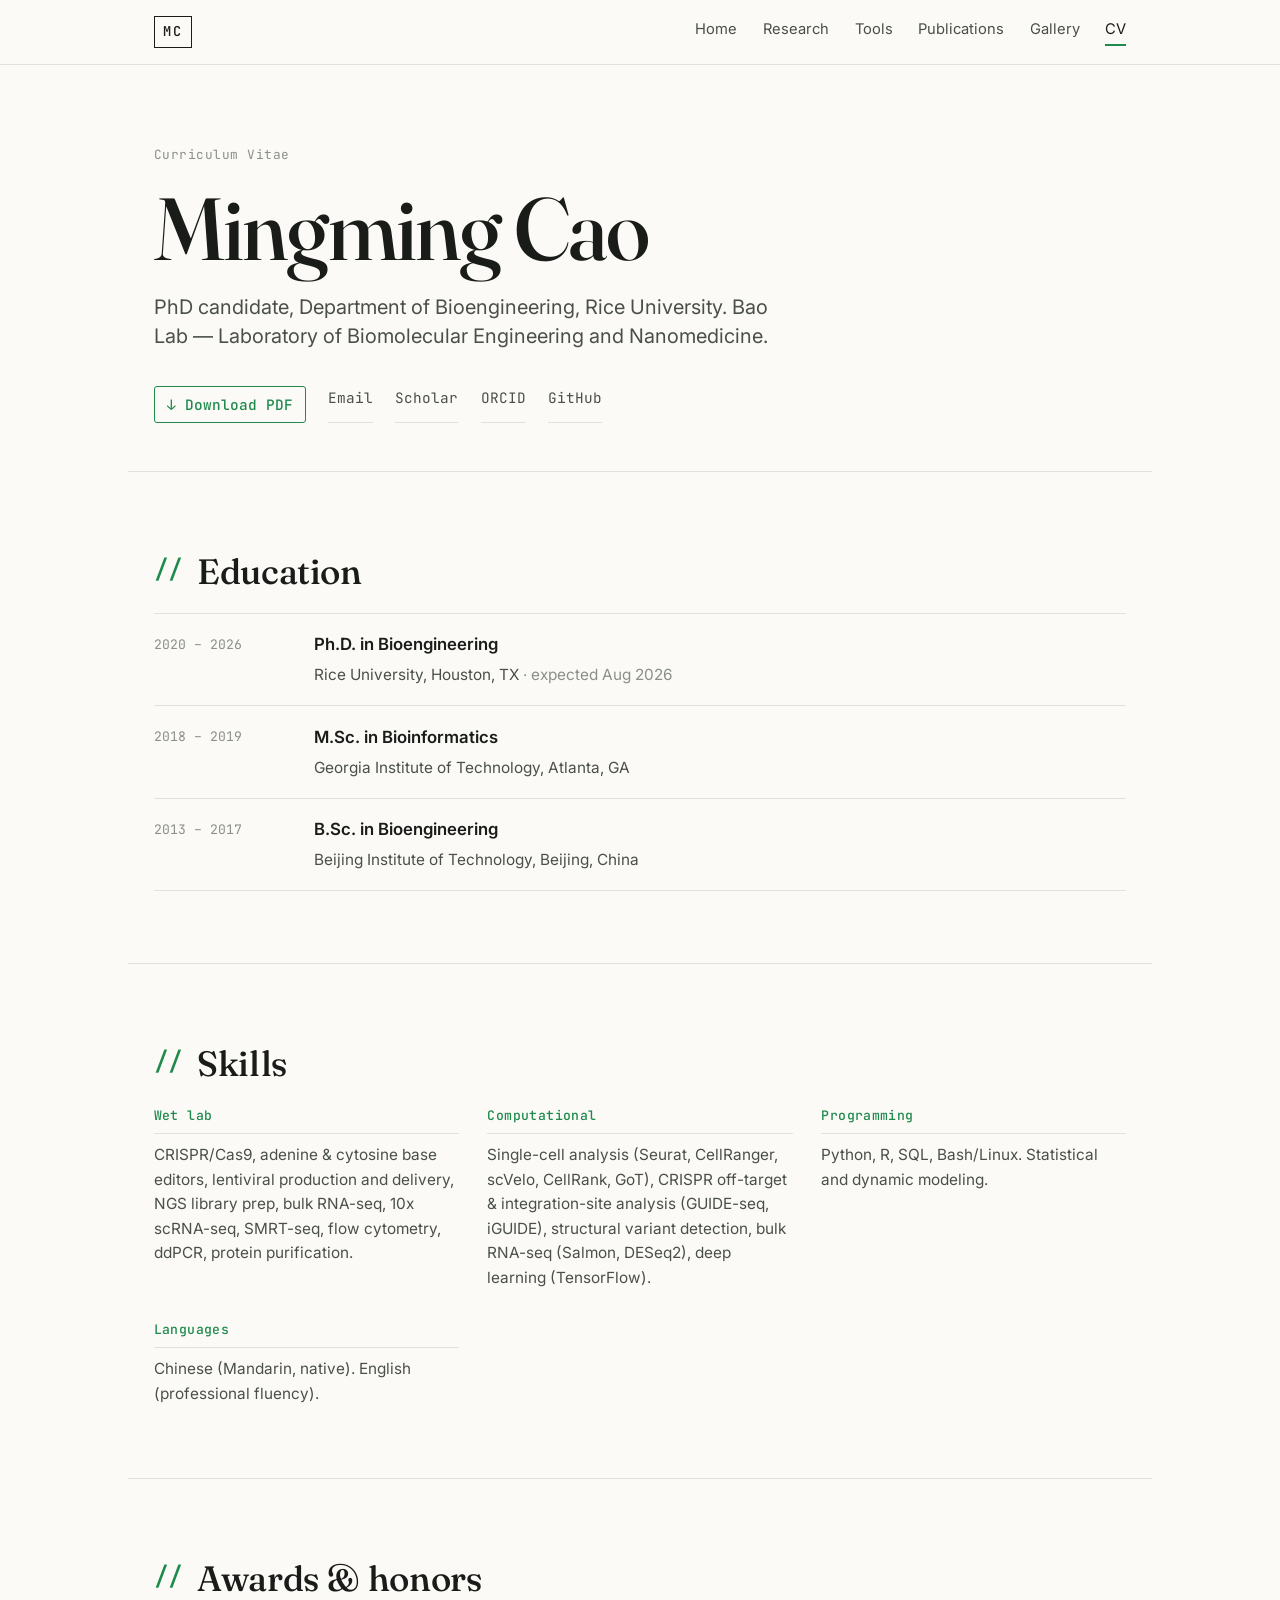
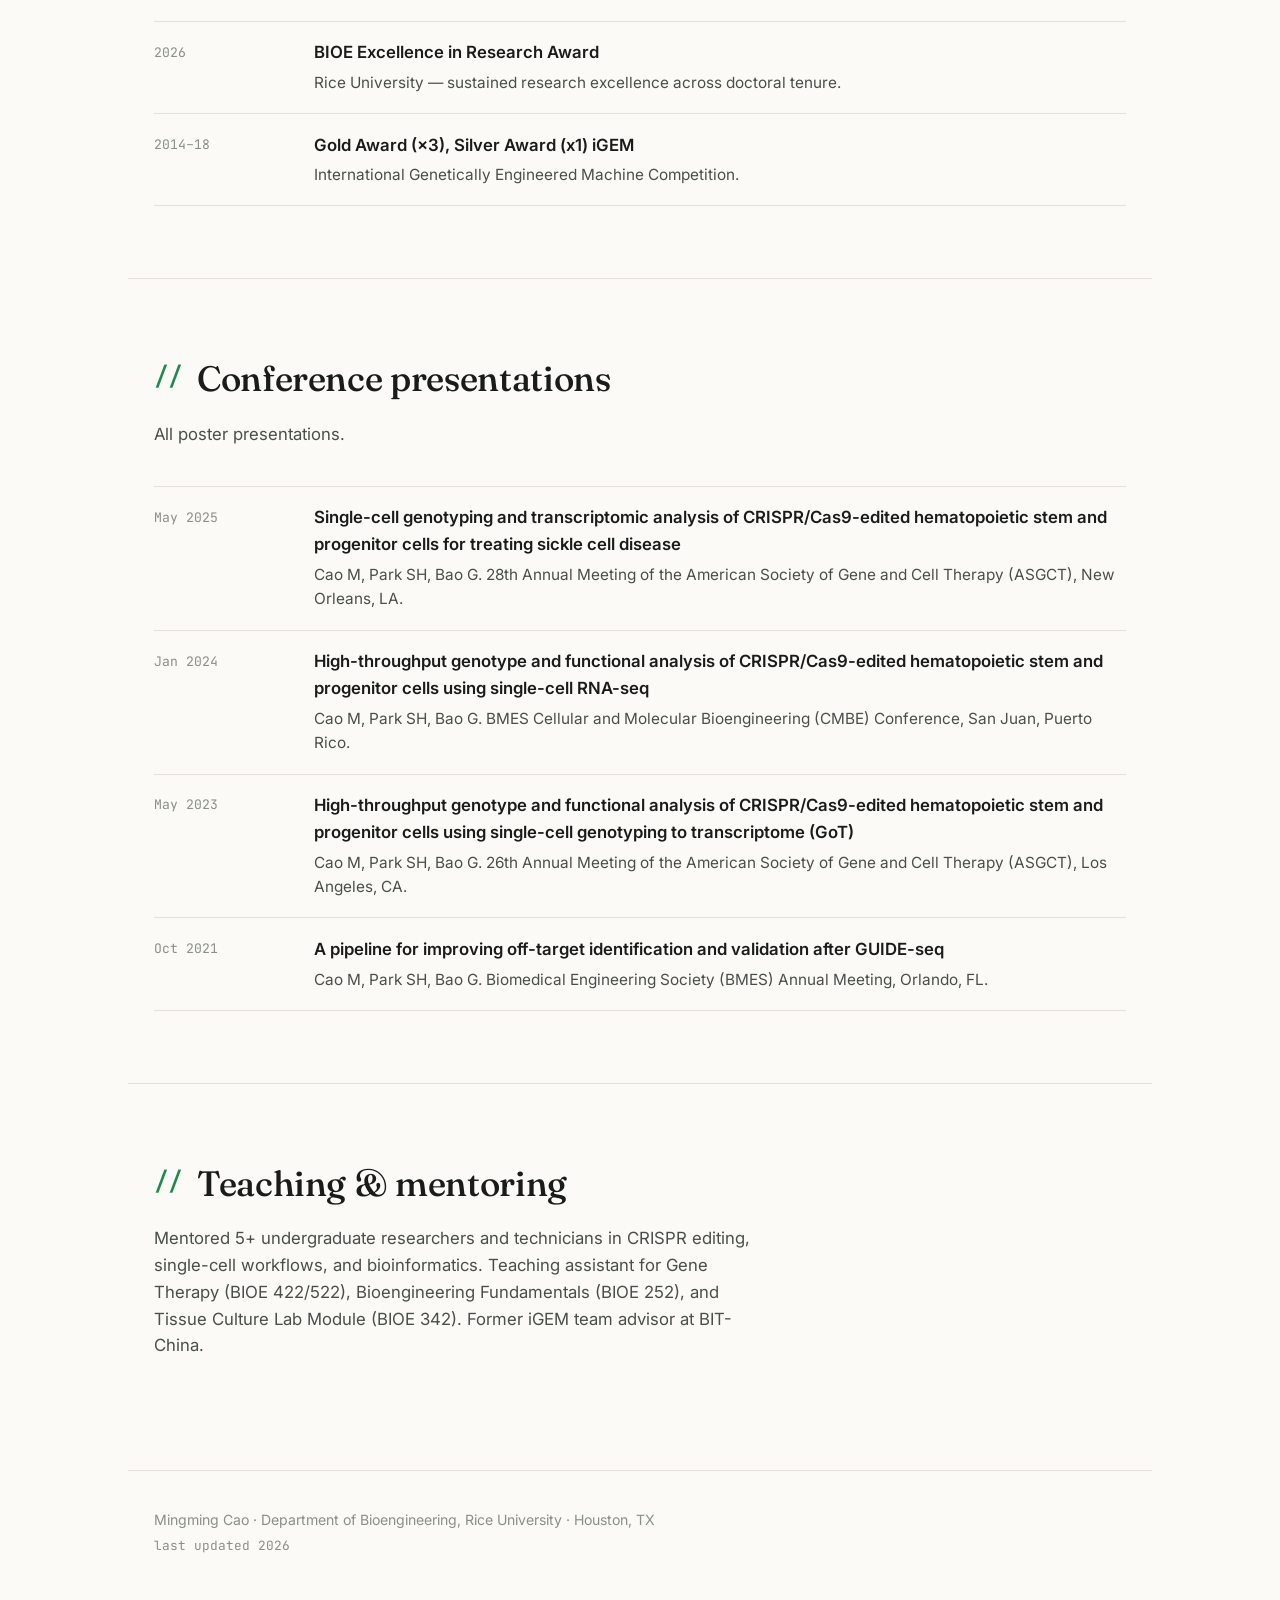
==== commit 7dbe6131: "Add files via upload" ====
--- a/cv.html
+++ b/cv.html
@@ -20,7 +20,6 @@
     <nav aria-label="Primary">
       <a href="index.html">Home</a>
       <a href="index.html#research">Research</a>
-      <a href="index.html#statement">Statement</a>
       <a href="index.html#tools">Tools</a>
       <a href="index.html#publications">Publications</a>
       <a href="index.html#gallery">Gallery</a>
--- a/style.css
+++ b/style.css
@@ -382,7 +382,7 @@
 @media (max-width: 640px) {
   .topbar nav { gap: 1rem; font-size: .82rem; }
   .topbar nav a:nth-child(2), /* Research */
-  .topbar nav a:nth-child(4) { display: none; } /* Tools — both reachable by scroll */
+  .topbar nav a:nth-child(3) { display: none; } /* Tools — both reachable by scroll */
   .tools-list li { grid-template-columns: 1fr; gap: .35rem; }
   .tool-tag { grid-column: 1; }
 }
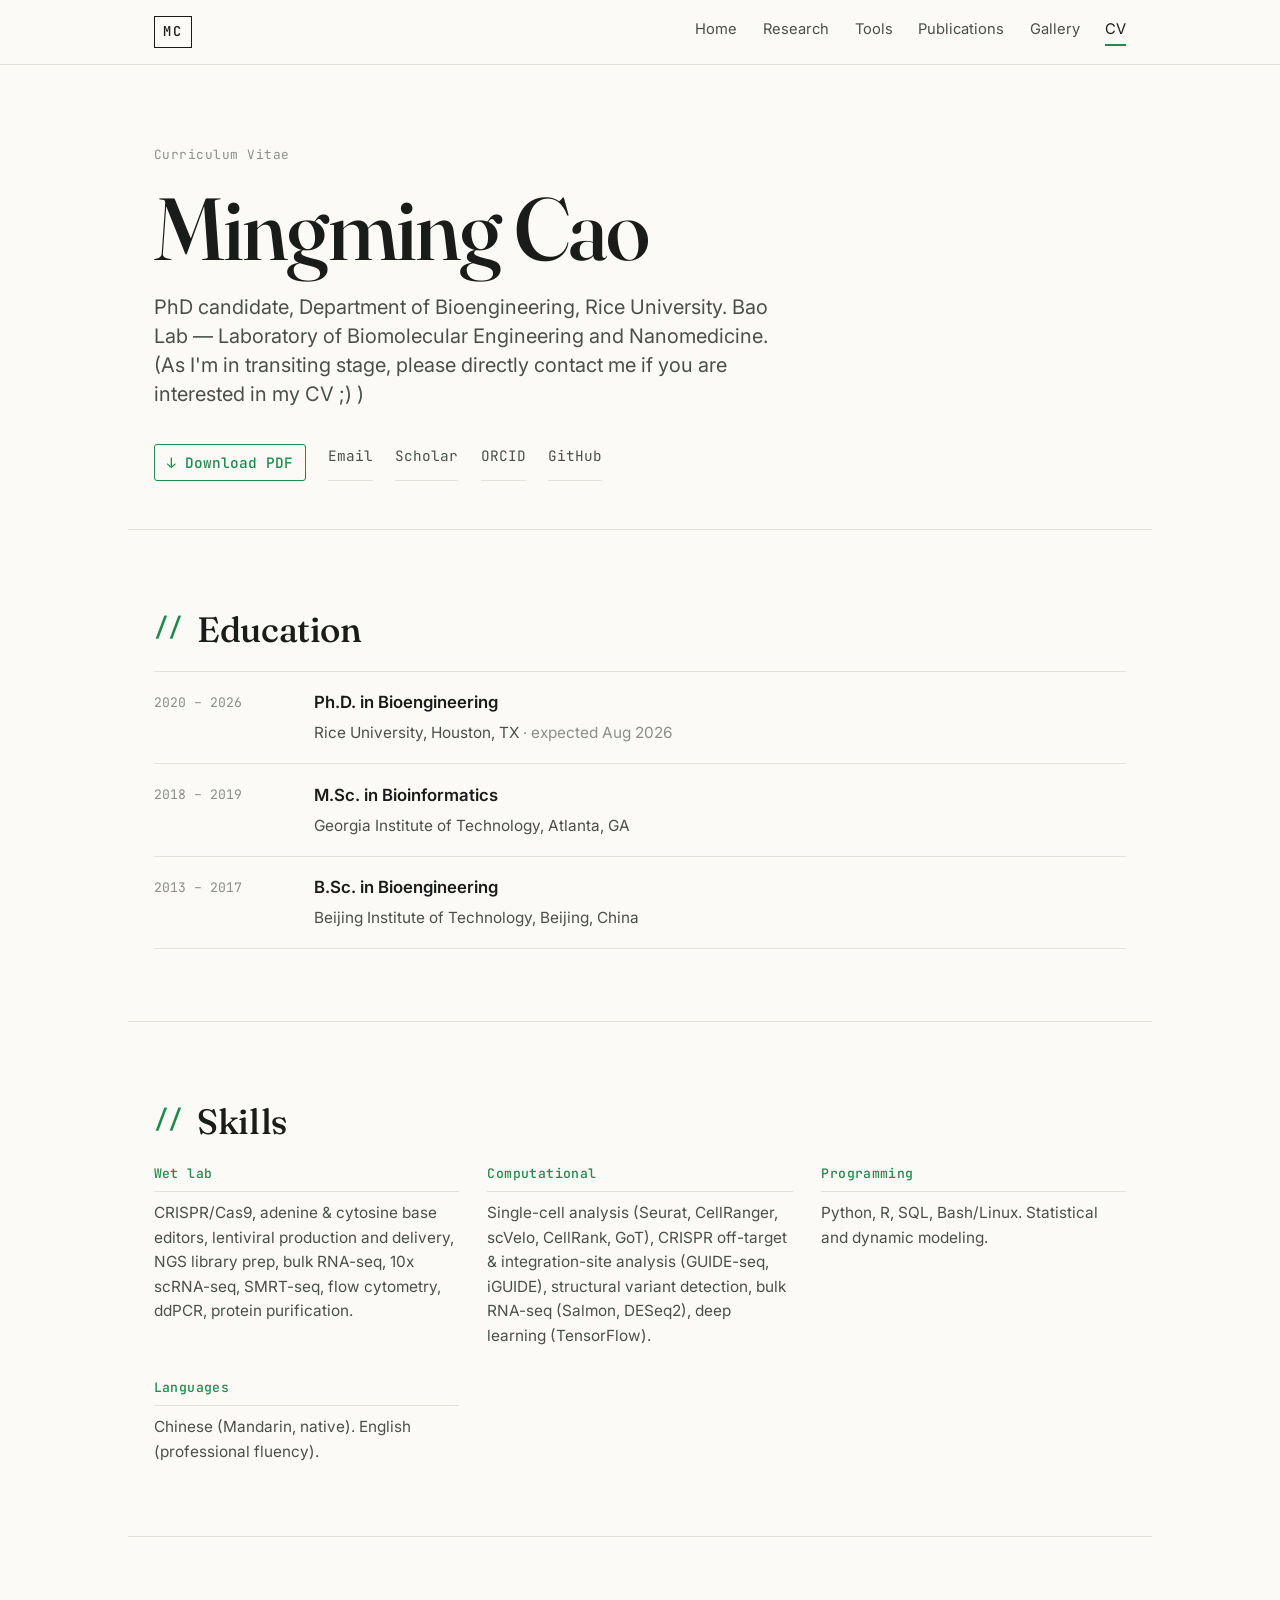
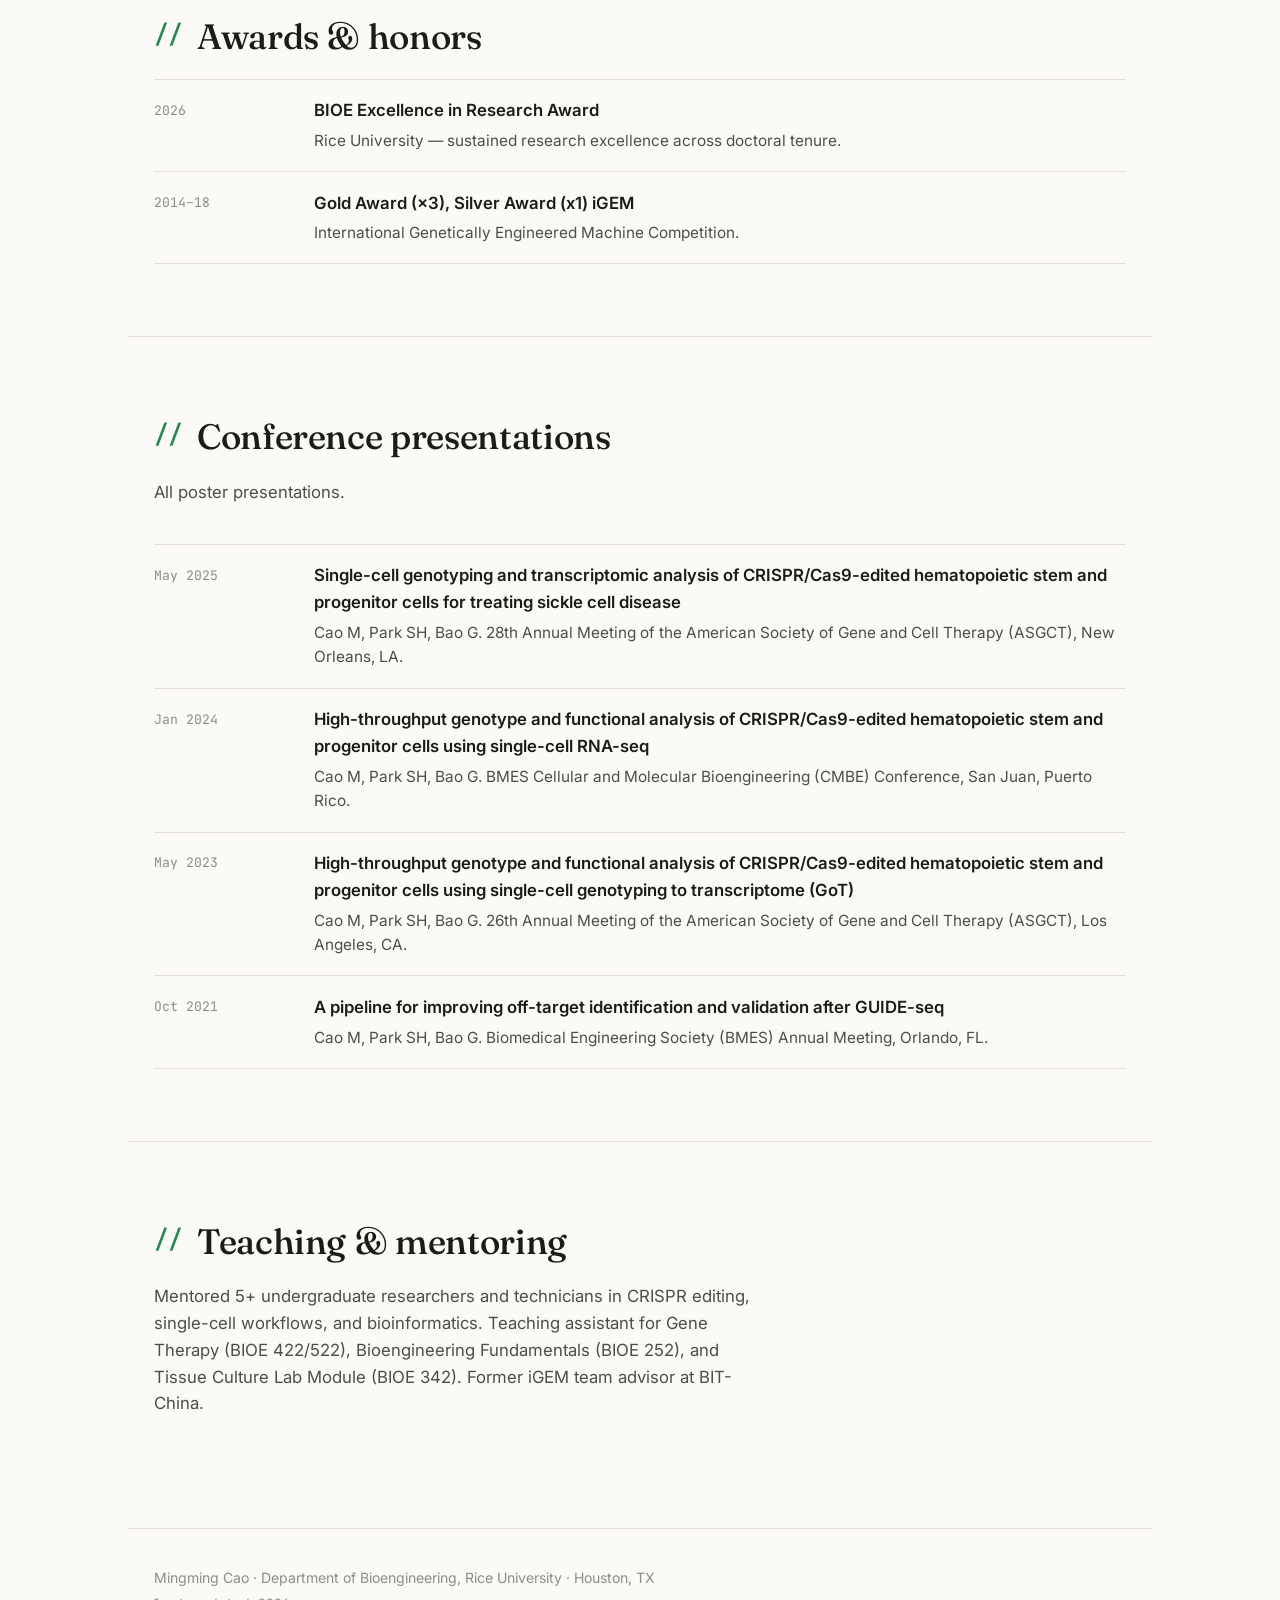
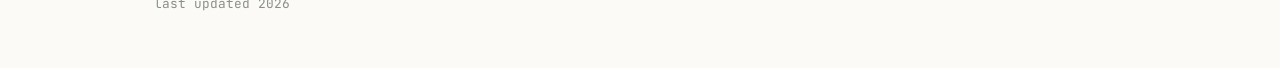
==== commit 95a5b507: "Update CV with contact information note Added a note about contacting during the transition stage." ====
--- a/cv.html
+++ b/cv.html
@@ -1,5 +1,11 @@
 <!DOCTYPE html>
 <html lang="en">
+<!-- Privacy-friendly analytics by Plausible -->
+<script async src="https://plausible.io/js/pa-dCOeHr2WINngGUZ4_9TZZ.js"></script>
+<script>
+  window.plausible=window.plausible||function(){(plausible.q=plausible.q||[]).push(arguments)},plausible.init=plausible.init||function(i){plausible.o=i||{}};
+  plausible.init()
+</script>
 <head>
 <meta charset="UTF-8">
 <meta name="viewport" content="width=device-width, initial-scale=1.0">
@@ -36,7 +42,7 @@
     <h1>Mingming&nbsp;Cao</h1>
     <p class="lede cv-lede">
       PhD candidate, Department of Bioengineering, Rice University.
-      Bao Lab — Laboratory of Biomolecular Engineering and Nanomedicine.
+      Bao Lab — Laboratory of Biomolecular Engineering and Nanomedicine. (As I'm in transiting stage, please directly contact me if you are interested in my CV ;) )
     </p>
     <div class="links">
       <a class="cv-download" href="cv.pdf" download>↓ Download PDF</a>
--- a/style.css
+++ b/style.css
@@ -230,6 +230,16 @@
   border-top: 2px solid var(--ink);
   padding-top: 1rem;
 }
+.thread-fig {
+  width: 100%;
+  max-width: 300px;
+  aspect-ratio: 1 / 1;
+  object-fit: contain;
+  display: block;
+  margin: 0 auto 1rem;
+  border-radius: 3px;
+  mix-blend-mode: multiply;
+}
 .thread h3 {
   font-size: 1.1rem;
   font-weight: 600;
@@ -287,7 +297,7 @@
 
 /* ---------- foldable full publication list ---------- */
 .pub-fold {
-  margin-top: 1.6rem;
+  margin-top: 2rem;
 }
 .pub-fold summary {
   display: inline-flex;
@@ -295,15 +305,22 @@
   gap: .55rem;
   cursor: pointer;
   font-family: var(--mono);
-  font-size: .85rem;
+  font-size: .95rem;
+  font-weight: 500;
   color: var(--signal);
-  padding: .5rem 0;
+  padding: .7rem 1.1rem;
+  border: 1px solid var(--signal);
+  border-radius: 4px;
+  background: var(--signal-dim);
+  width: fit-content;
   list-style: none;
   user-select: none;
-  width: fit-content;
 }
 .pub-fold summary::-webkit-details-marker { display: none; }
-.pub-fold summary:hover { color: var(--ink); }
+.pub-fold summary:hover {
+  background: var(--signal);
+  color: var(--paper);
+}
 .fold-hide { display: none; }
 .pub-fold[open] .fold-show { display: none; }
 .pub-fold[open] .fold-hide { display: inline; }
@@ -348,7 +365,21 @@
   max-width: 54ch;
   margin: 0 0 1.6rem;
 }
-.statement-fold { margin-top: 0; }
+.statement-fold {
+  margin-top: 2rem;
+}
+.statement-fold summary {
+  font-size: .95rem;
+  font-weight: 500;
+  padding: .7rem 1.1rem;
+  border: 1px solid var(--signal);
+  border-radius: 4px;
+  background: var(--signal-dim);
+}
+.statement-fold summary:hover {
+  background: var(--signal);
+  color: var(--paper);
+}
 .statement-body { animation: fold-in .25s ease; }
 .stmt-item { padding: 1.4rem 0; border-bottom: 1px solid var(--rule); }
 .stmt-item:first-child { padding-top: .4rem; }
@@ -385,6 +416,8 @@
   .topbar nav a:nth-child(3) { display: none; } /* Tools — both reachable by scroll */
   .tools-list li { grid-template-columns: 1fr; gap: .35rem; }
   .tool-tag { grid-column: 1; }
+  /* keep thread figures compact when cards stack into one column */
+  .thread-fig { max-width: 200px; }
 }
 
 /* keyboard focus visibility */
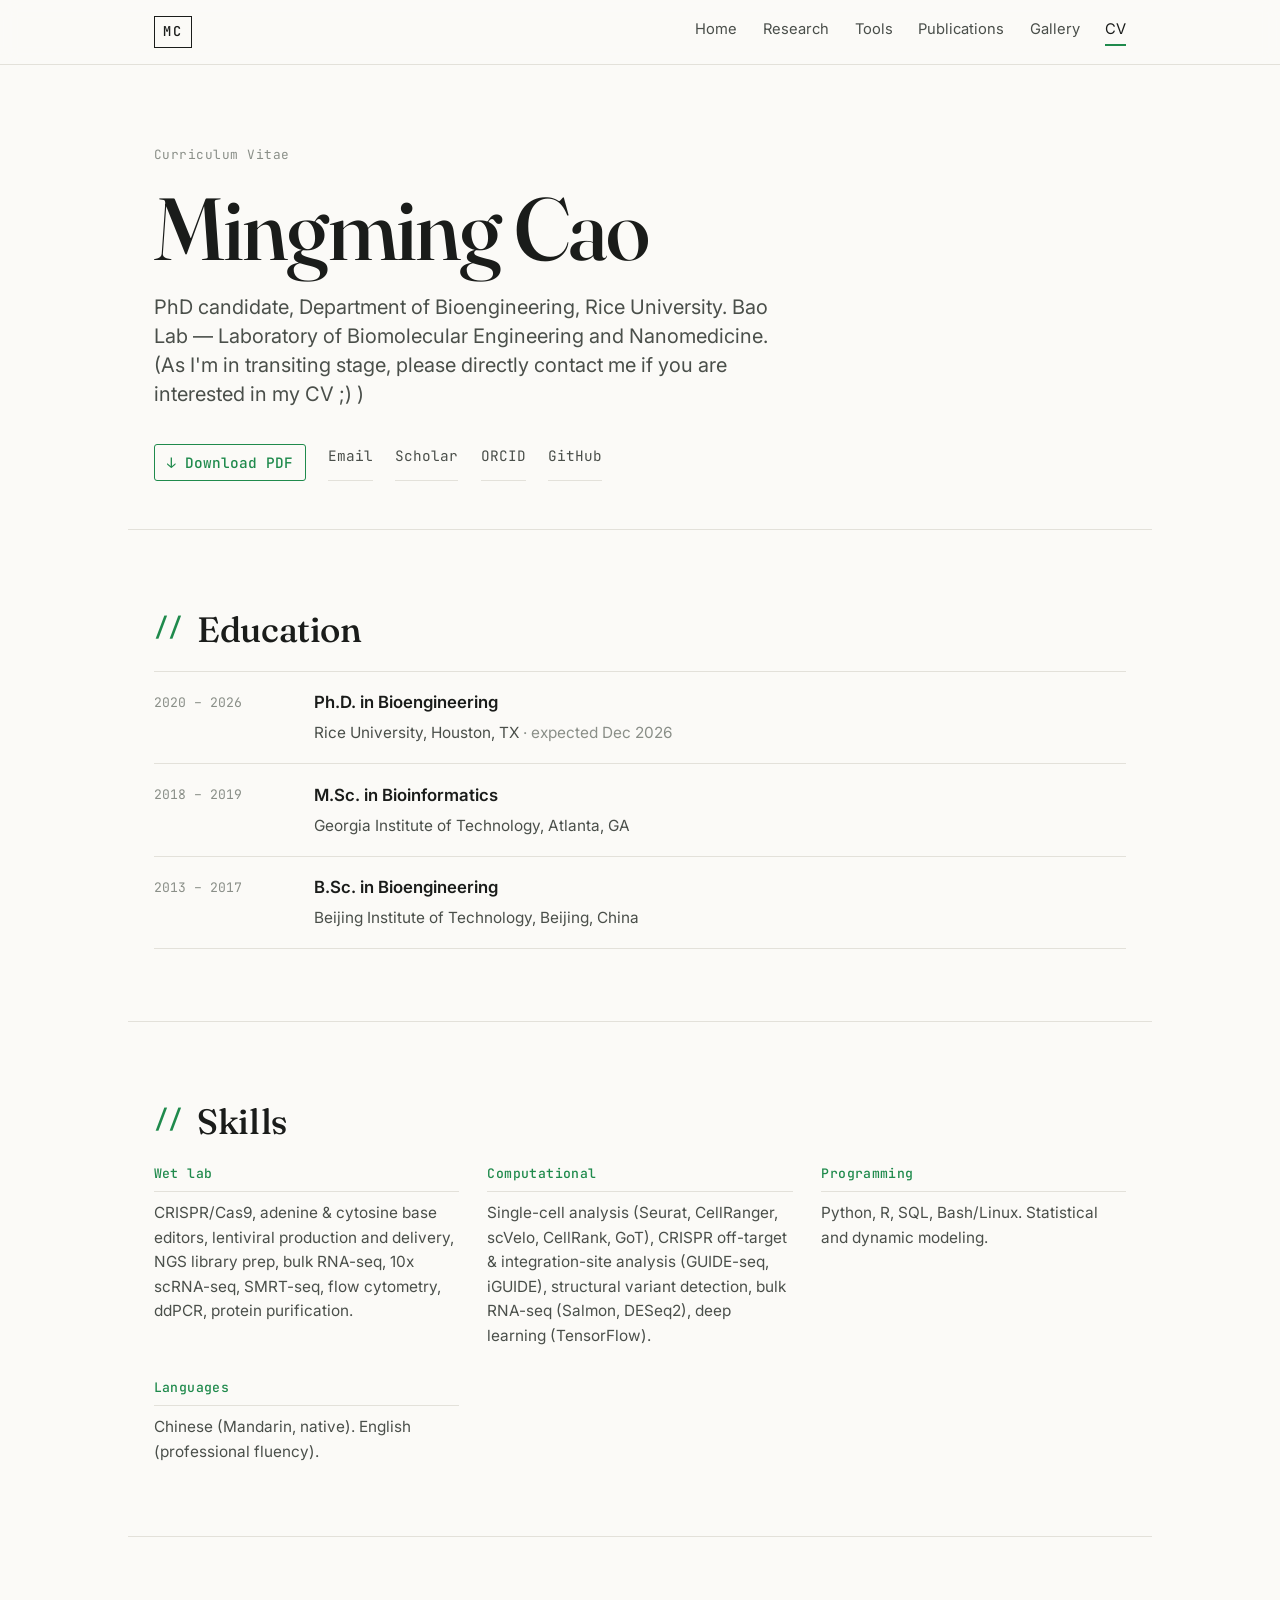
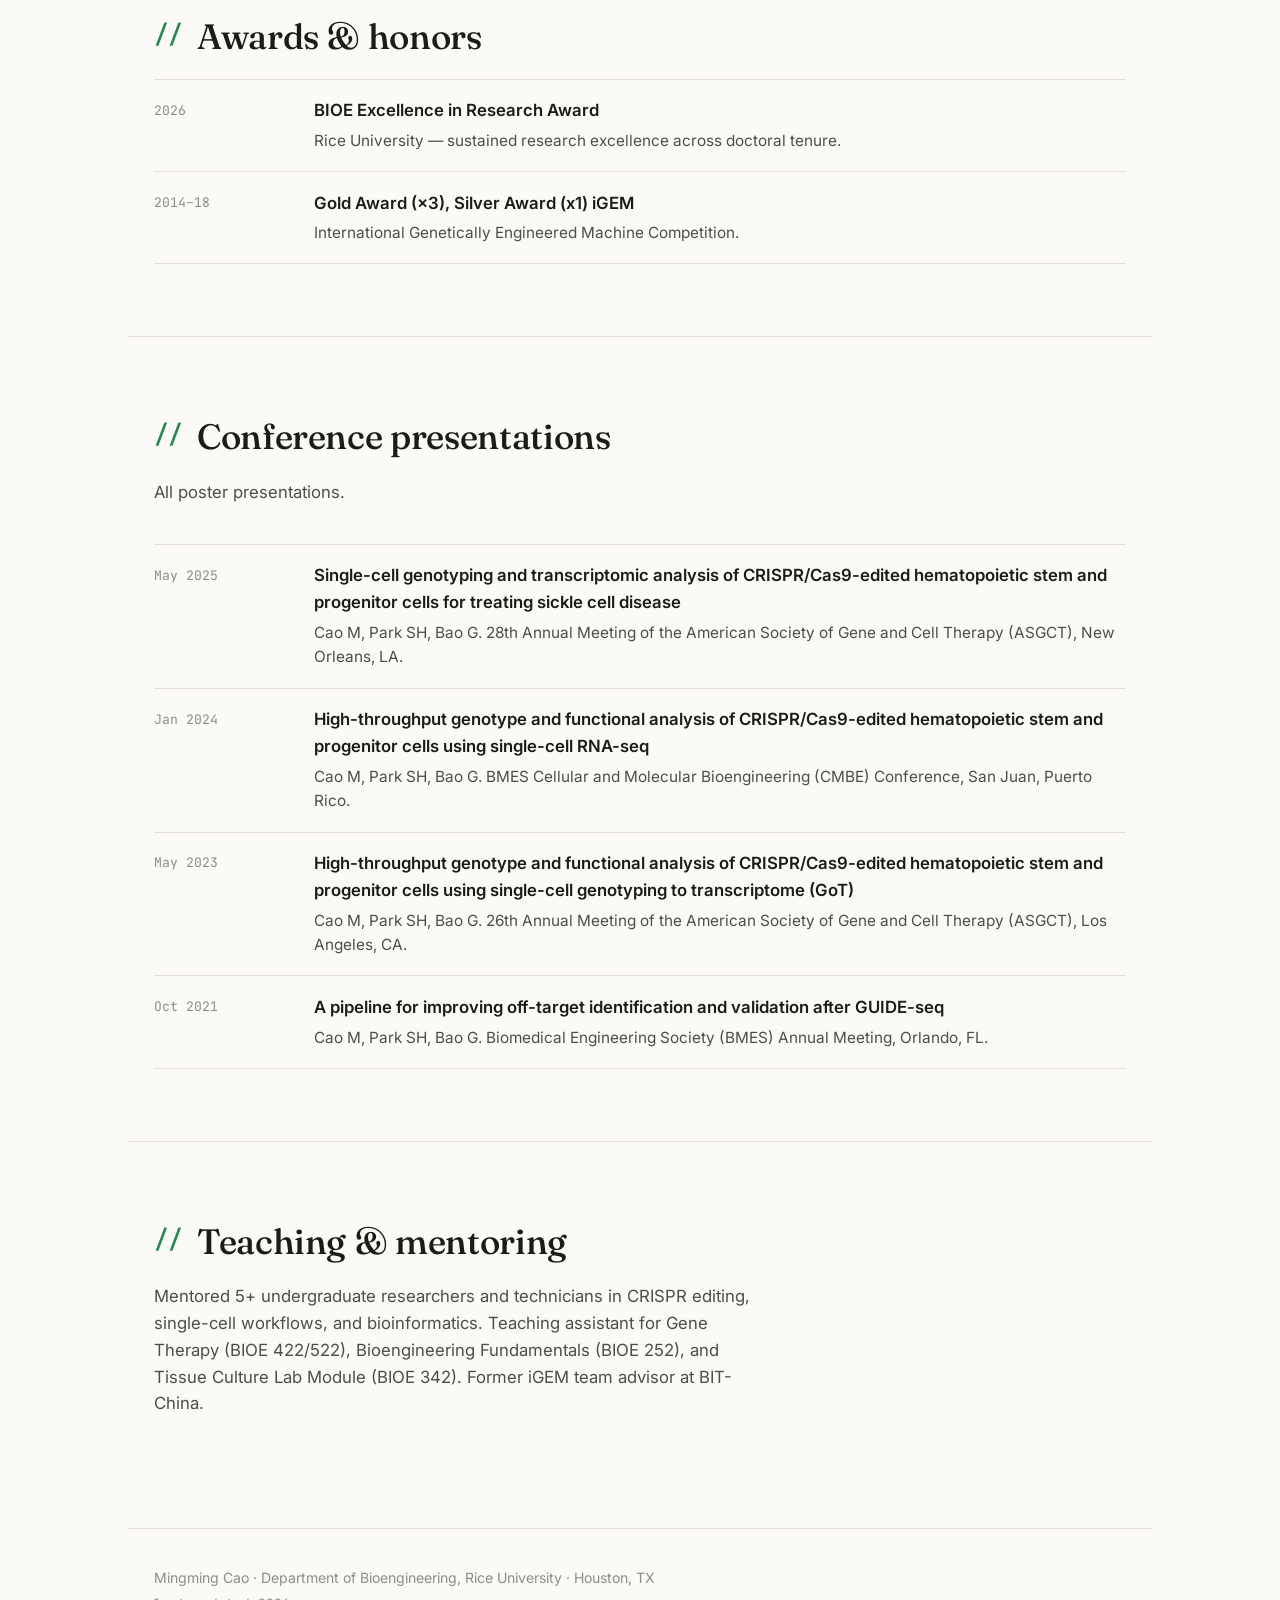
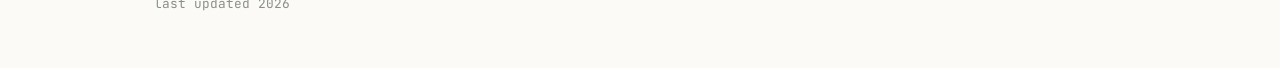
==== commit 5d5c6ddf: "Update expected graduation date to Dec 2026" ====
--- a/cv.html
+++ b/cv.html
@@ -61,7 +61,7 @@
         <div class="cv-when mono">2020 – 2026</div>
         <div class="cv-what">
           <p class="cv-line1">Ph.D. in Bioengineering</p>
-          <p class="cv-line2">Rice University, Houston, TX <span class="cv-note">· expected Aug 2026</span></p>
+          <p class="cv-line2">Rice University, Houston, TX <span class="cv-note">· expected Dec 2026</span></p>
         </div>
       </div>
       <div class="cv-row">
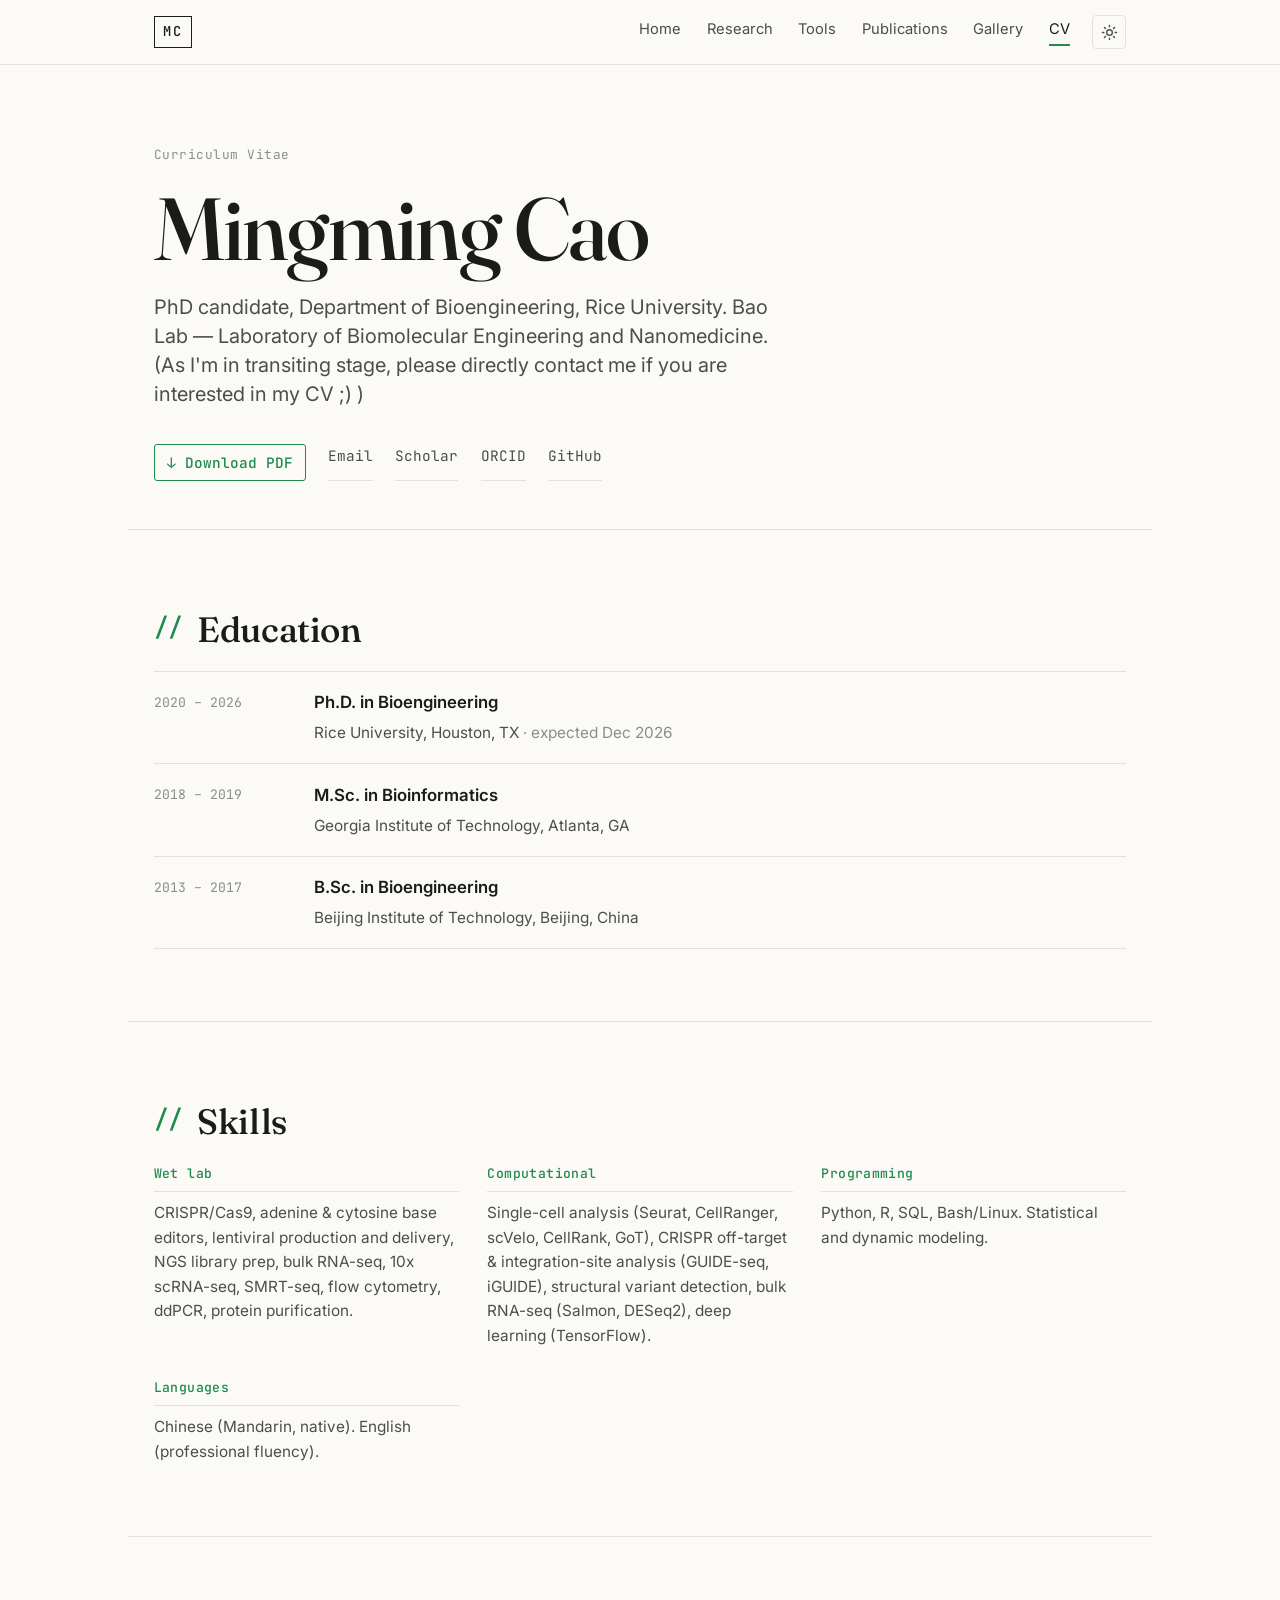
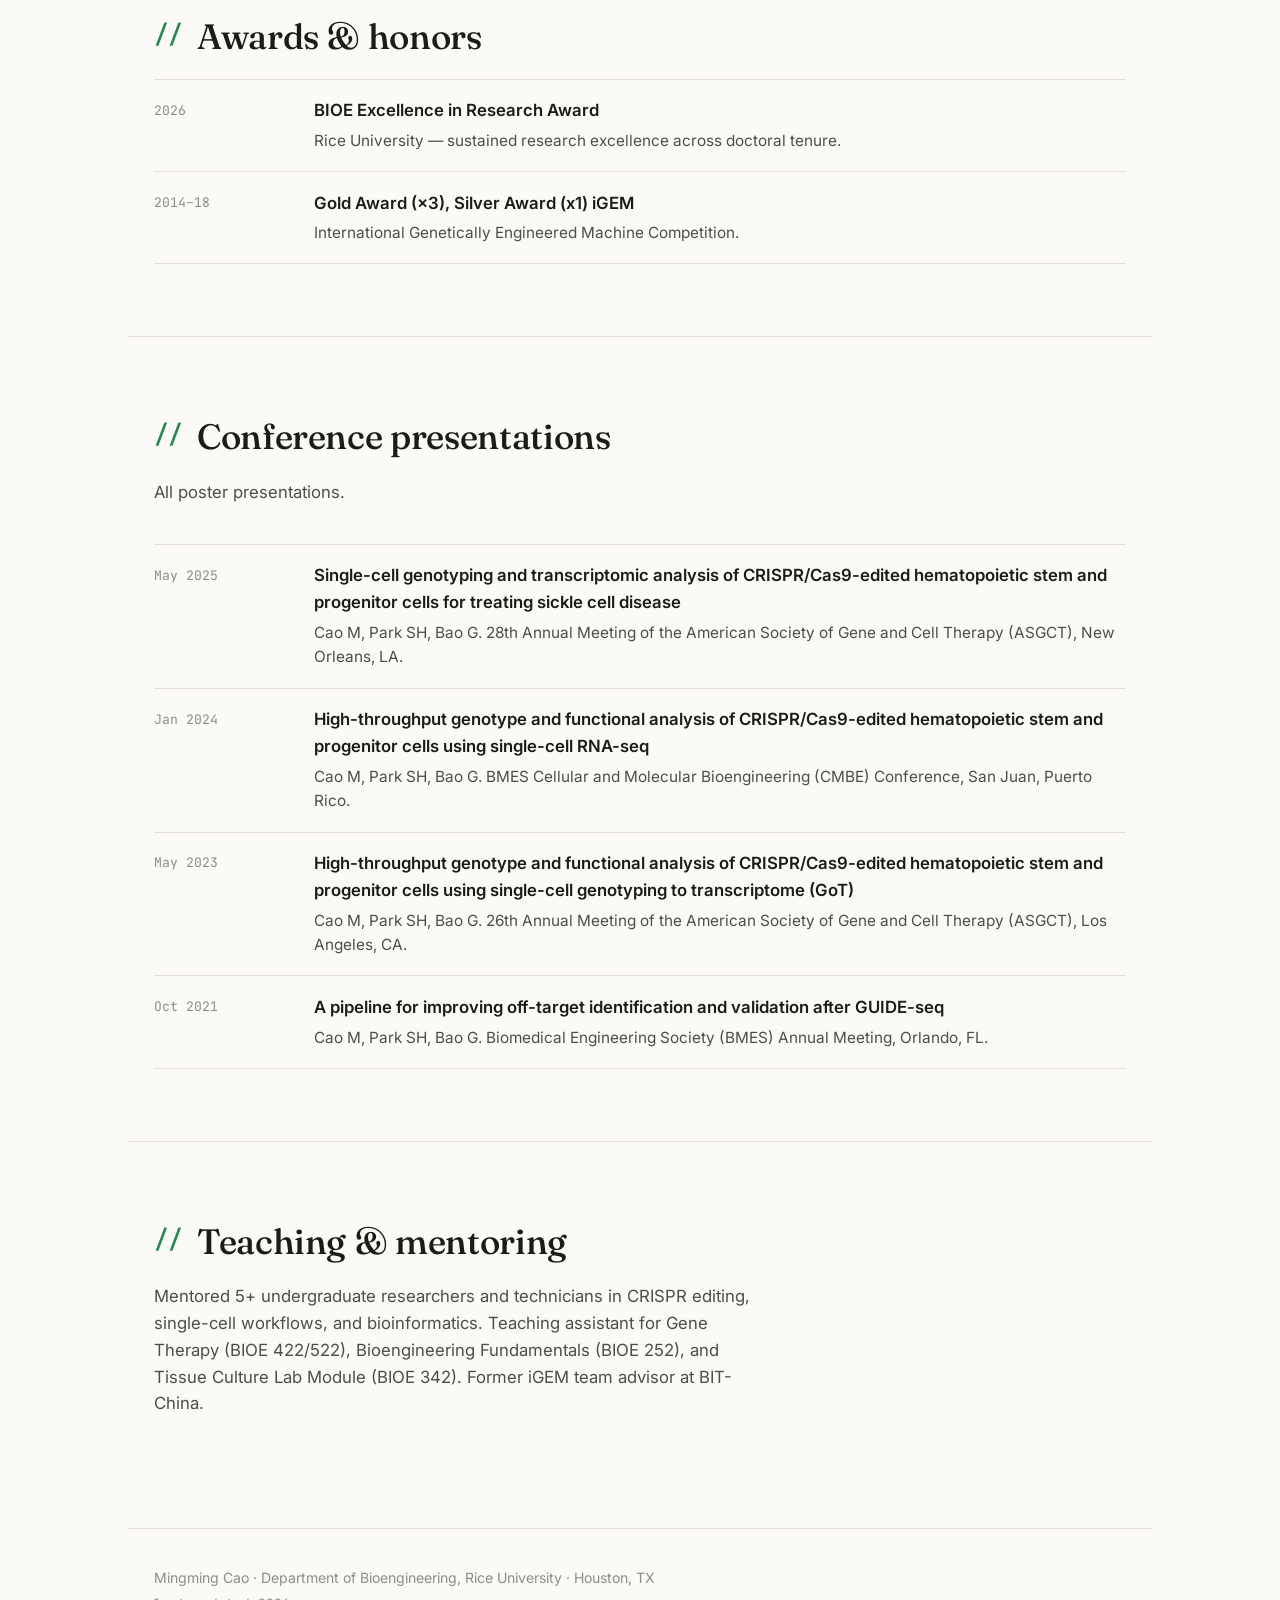
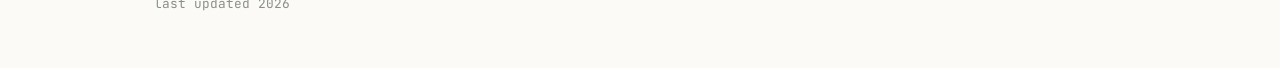
==== commit f9d03579: "Add files via upload" ====
--- a/cv.html
+++ b/cv.html
@@ -8,6 +8,13 @@
 </script>
 <head>
 <meta charset="UTF-8">
+<script>
+  (function () {
+    var stored = localStorage.getItem('theme');
+    var theme = stored || (window.matchMedia('(prefers-color-scheme: dark)').matches ? 'dark' : 'light');
+    document.documentElement.setAttribute('data-theme', theme);
+  })();
+</script>
 <meta name="viewport" content="width=device-width, initial-scale=1.0">
 <title>Mingming Cao — CV</title>
 <meta name="description" content="Curriculum vitae of Mingming Cao — PhD candidate in Bioengineering at Rice University.">
@@ -15,6 +22,7 @@
 <link rel="preconnect" href="https://fonts.gstatic.com" crossorigin>
 <link href="https://fonts.googleapis.com/css2?family=Fraunces:opsz,wght@9..144,400;9..144,500;9..144,600&family=Inter:wght@400;500;600&family=JetBrains+Mono:wght@400;500&display=swap" rel="stylesheet">
 <link rel="stylesheet" href="style.css">
+<script src="theme.js" defer></script>
 </head>
 <body>
 
@@ -23,14 +31,25 @@
 <header class="topbar">
   <div class="wrap topbar-inner">
     <a class="brand" href="index.html">MC</a>
-    <nav aria-label="Primary">
-      <a href="index.html">Home</a>
-      <a href="index.html#research">Research</a>
-      <a href="index.html#tools">Tools</a>
-      <a href="index.html#publications">Publications</a>
-      <a href="index.html#gallery">Gallery</a>
-      <a href="cv.html" aria-current="page">CV</a>
-    </nav>
+    <div class="topbar-right">
+      <nav aria-label="Primary">
+        <a href="index.html">Home</a>
+        <a href="index.html#research">Research</a>
+        <a href="index.html#tools">Tools</a>
+        <a href="index.html#publications">Publications</a>
+        <a href="index.html#gallery">Gallery</a>
+        <a href="cv.html" aria-current="page">CV</a>
+      </nav>
+      <button id="theme-toggle" class="theme-toggle" type="button" aria-pressed="false" aria-label="Switch to dark theme">
+        <svg class="icon-sun" viewBox="0 0 24 24" fill="none" stroke="currentColor" stroke-width="2" stroke-linecap="round" stroke-linejoin="round" aria-hidden="true">
+          <circle cx="12" cy="12" r="4"></circle>
+          <path d="M12 2v2M12 20v2M4.93 4.93l1.41 1.41M17.66 17.66l1.41 1.41M2 12h2M20 12h2M6.34 17.66l-1.41 1.41M19.07 4.93l-1.41 1.41"></path>
+        </svg>
+        <svg class="icon-moon" viewBox="0 0 24 24" fill="none" stroke="currentColor" stroke-width="2" stroke-linecap="round" stroke-linejoin="round" aria-hidden="true">
+          <path d="M21 12.79A9 9 0 1 1 11.21 3 7 7 0 0 0 21 12.79Z"></path>
+        </svg>
+      </button>
+    </div>
   </div>
 </header>
 
--- a/style.css
+++ b/style.css
@@ -21,6 +21,32 @@
   --measure: 64rem;
 }
 
+/* ---------- dark theme ----------
+   Same instrument-panel logic, inverted: dark bezel, signal green
+   readout brightened slightly so it still reads as the accent.
+   Applies when explicitly toggled ([data-theme="dark"]) or, absent
+   an explicit choice, when the system is in dark mode. */
+:root[data-theme="dark"] {
+  --paper:      #17181a;
+  --ink:        #ececea;
+  --ink-soft:   #a7ada6;
+  --ink-faint:  #6d736c;
+  --rule:       #2a2c28;
+  --signal:     #34c07a;
+  --signal-dim: #1b3524;
+}
+@media (prefers-color-scheme: dark) {
+  :root:not([data-theme="light"]) {
+    --paper:      #17181a;
+    --ink:        #ececea;
+    --ink-soft:   #a7ada6;
+    --ink-faint:  #6d736c;
+    --rule:       #2a2c28;
+    --signal:     #34c07a;
+    --signal-dim: #1b3524;
+  }
+}
+
 * { box-sizing: border-box; }
 
 html { scroll-behavior: smooth; }
@@ -38,6 +64,7 @@
   font-size: 1.05rem;
   line-height: 1.6;
   -webkit-font-smoothing: antialiased;
+  transition: background-color .2s ease, color .2s ease;
 }
 
 .wrap {
@@ -94,6 +121,38 @@
   color: var(--ink);
   border-bottom-color: var(--signal);
 }
+
+.topbar-right {
+  display: flex;
+  align-items: center;
+  gap: 1.4rem;
+}
+
+/* ---------- theme toggle ---------- */
+.theme-toggle {
+  display: inline-flex;
+  align-items: center;
+  justify-content: center;
+  width: 34px;
+  height: 34px;
+  flex: none;
+  border: 1px solid var(--rule);
+  border-radius: 4px;
+  background: transparent;
+  color: var(--ink-soft);
+  cursor: pointer;
+  padding: 0;
+  transition: color .15s, border-color .15s, background .15s;
+}
+.theme-toggle:hover {
+  color: var(--signal);
+  border-color: var(--signal);
+  background: var(--signal-dim);
+}
+.theme-toggle svg { width: 17px; height: 17px; display: block; }
+.theme-toggle .icon-moon { display: none; }
+:root[data-theme="dark"] .theme-toggle .icon-sun { display: none; }
+:root[data-theme="dark"] .theme-toggle .icon-moon { display: block; }
 
 /* ---------- hero ---------- */
 .hero {
@@ -239,6 +298,18 @@
   margin: 0 auto 1rem;
   border-radius: 3px;
   mix-blend-mode: multiply;
+}
+:root[data-theme="dark"] .thread-fig {
+  background: #f2f1ec;
+  padding: .5rem;
+  mix-blend-mode: normal;
+}
+@media (prefers-color-scheme: dark) {
+  :root:not([data-theme="light"]) .thread-fig {
+    background: #f2f1ec;
+    padding: .5rem;
+    mix-blend-mode: normal;
+  }
 }
 .thread h3 {
   font-size: 1.1rem;
@@ -411,6 +482,7 @@
 
 /* ---------- responsive ---------- */
 @media (max-width: 640px) {
+  .topbar-right { gap: .9rem; }
   .topbar nav { gap: 1rem; font-size: .82rem; }
   .topbar nav a:nth-child(2), /* Research */
   .topbar nav a:nth-child(3) { display: none; } /* Tools — both reachable by scroll */
